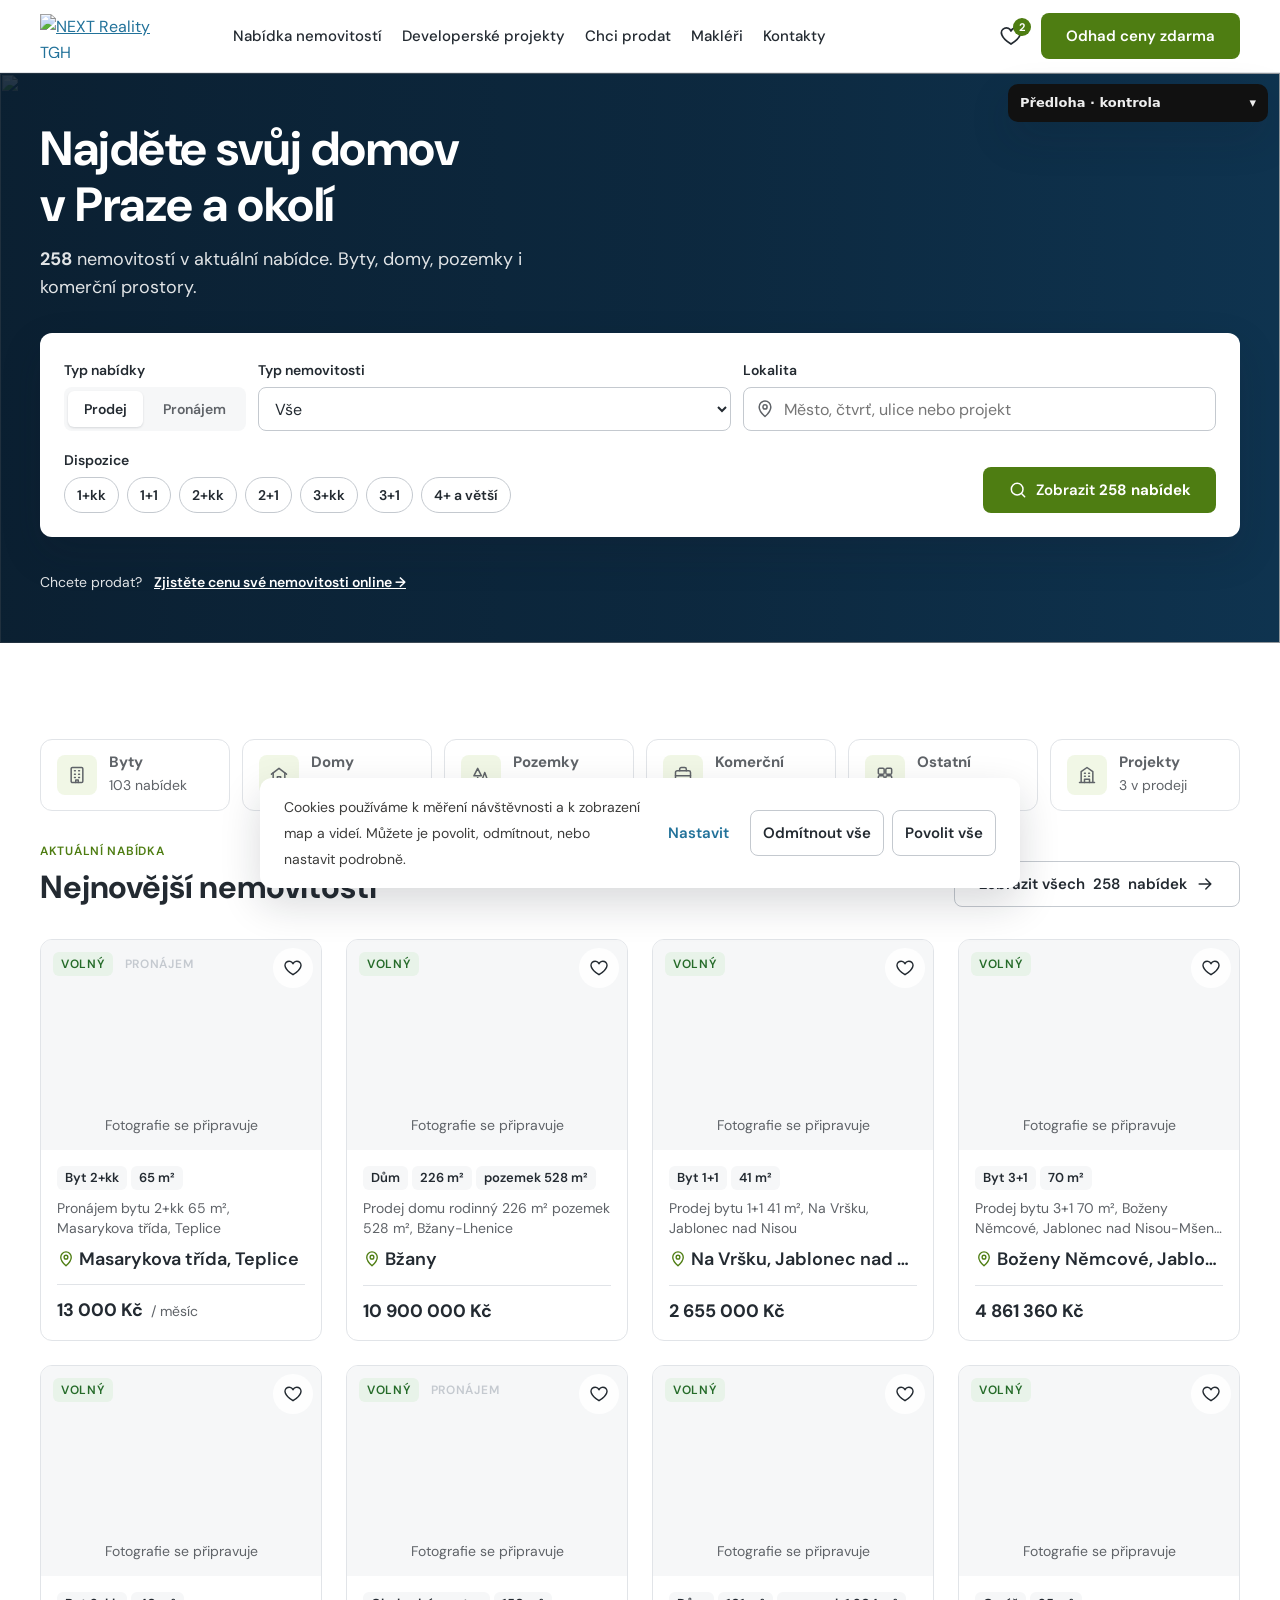
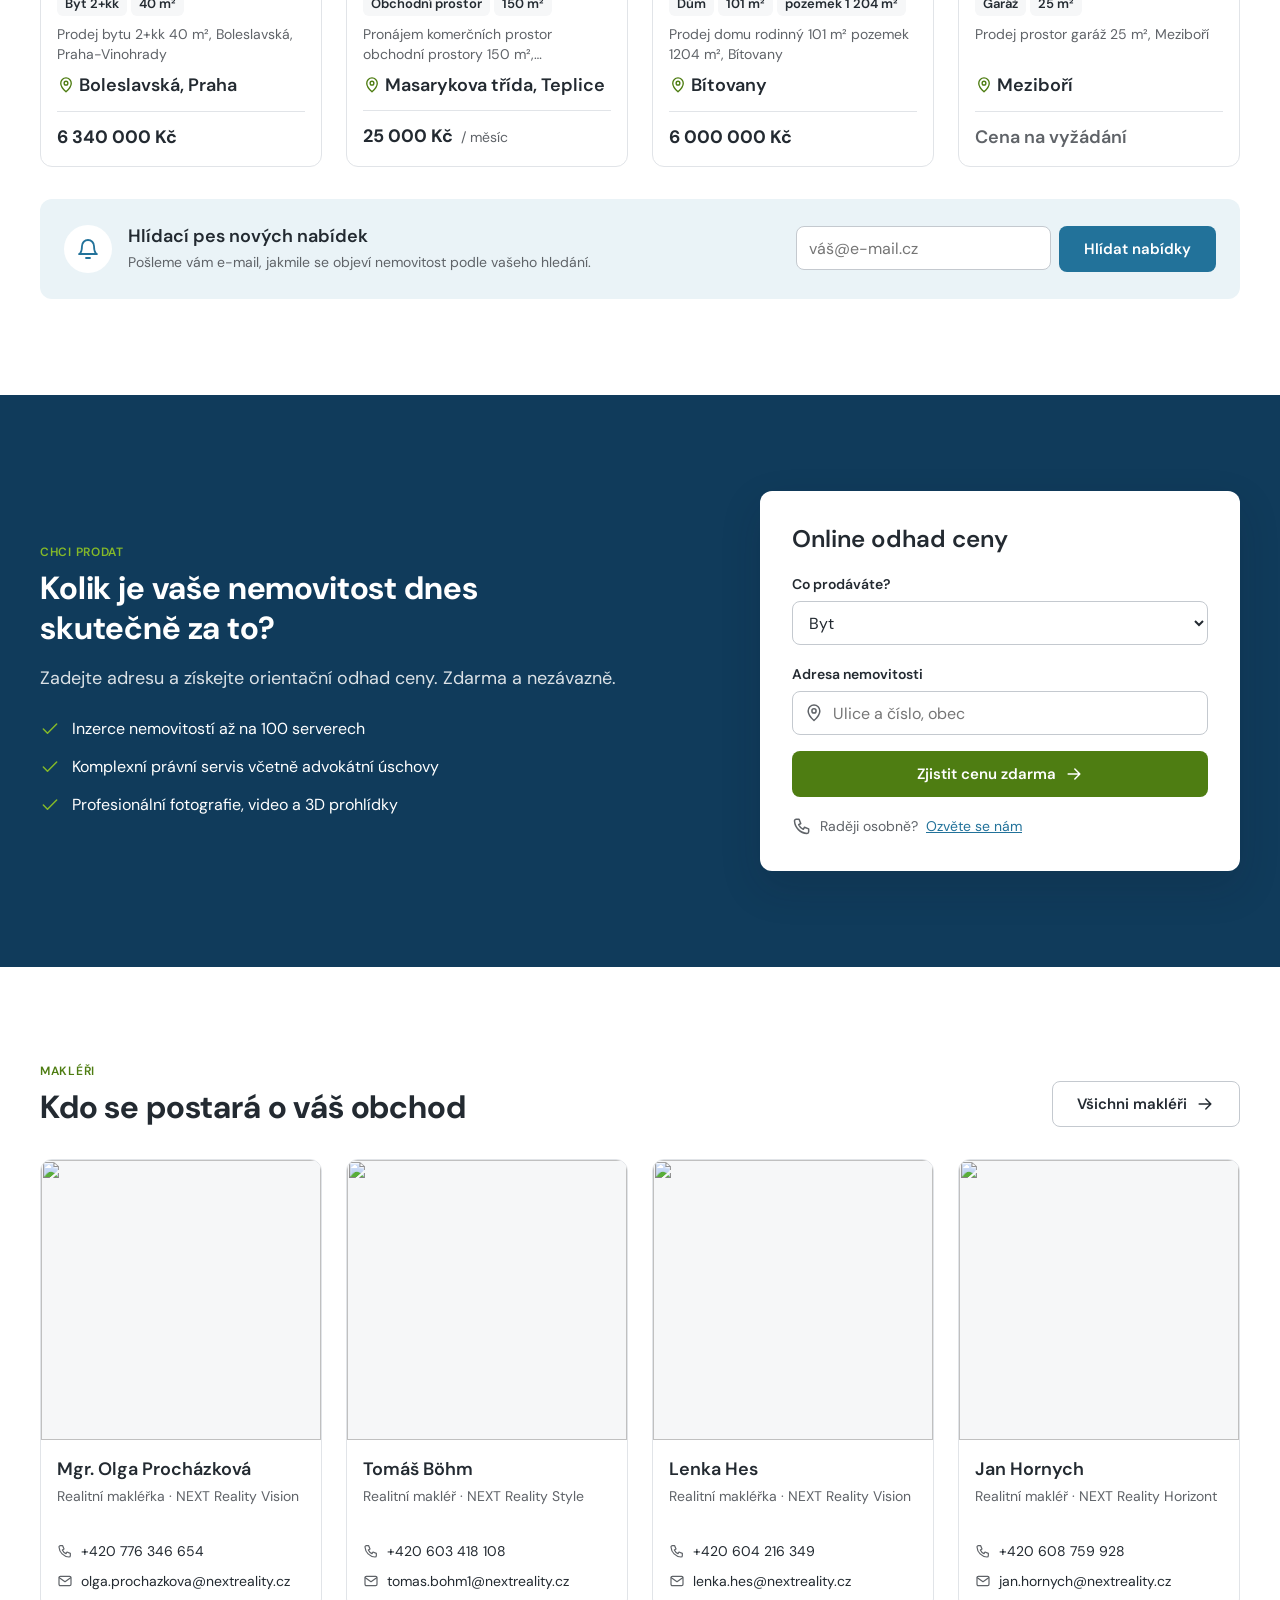
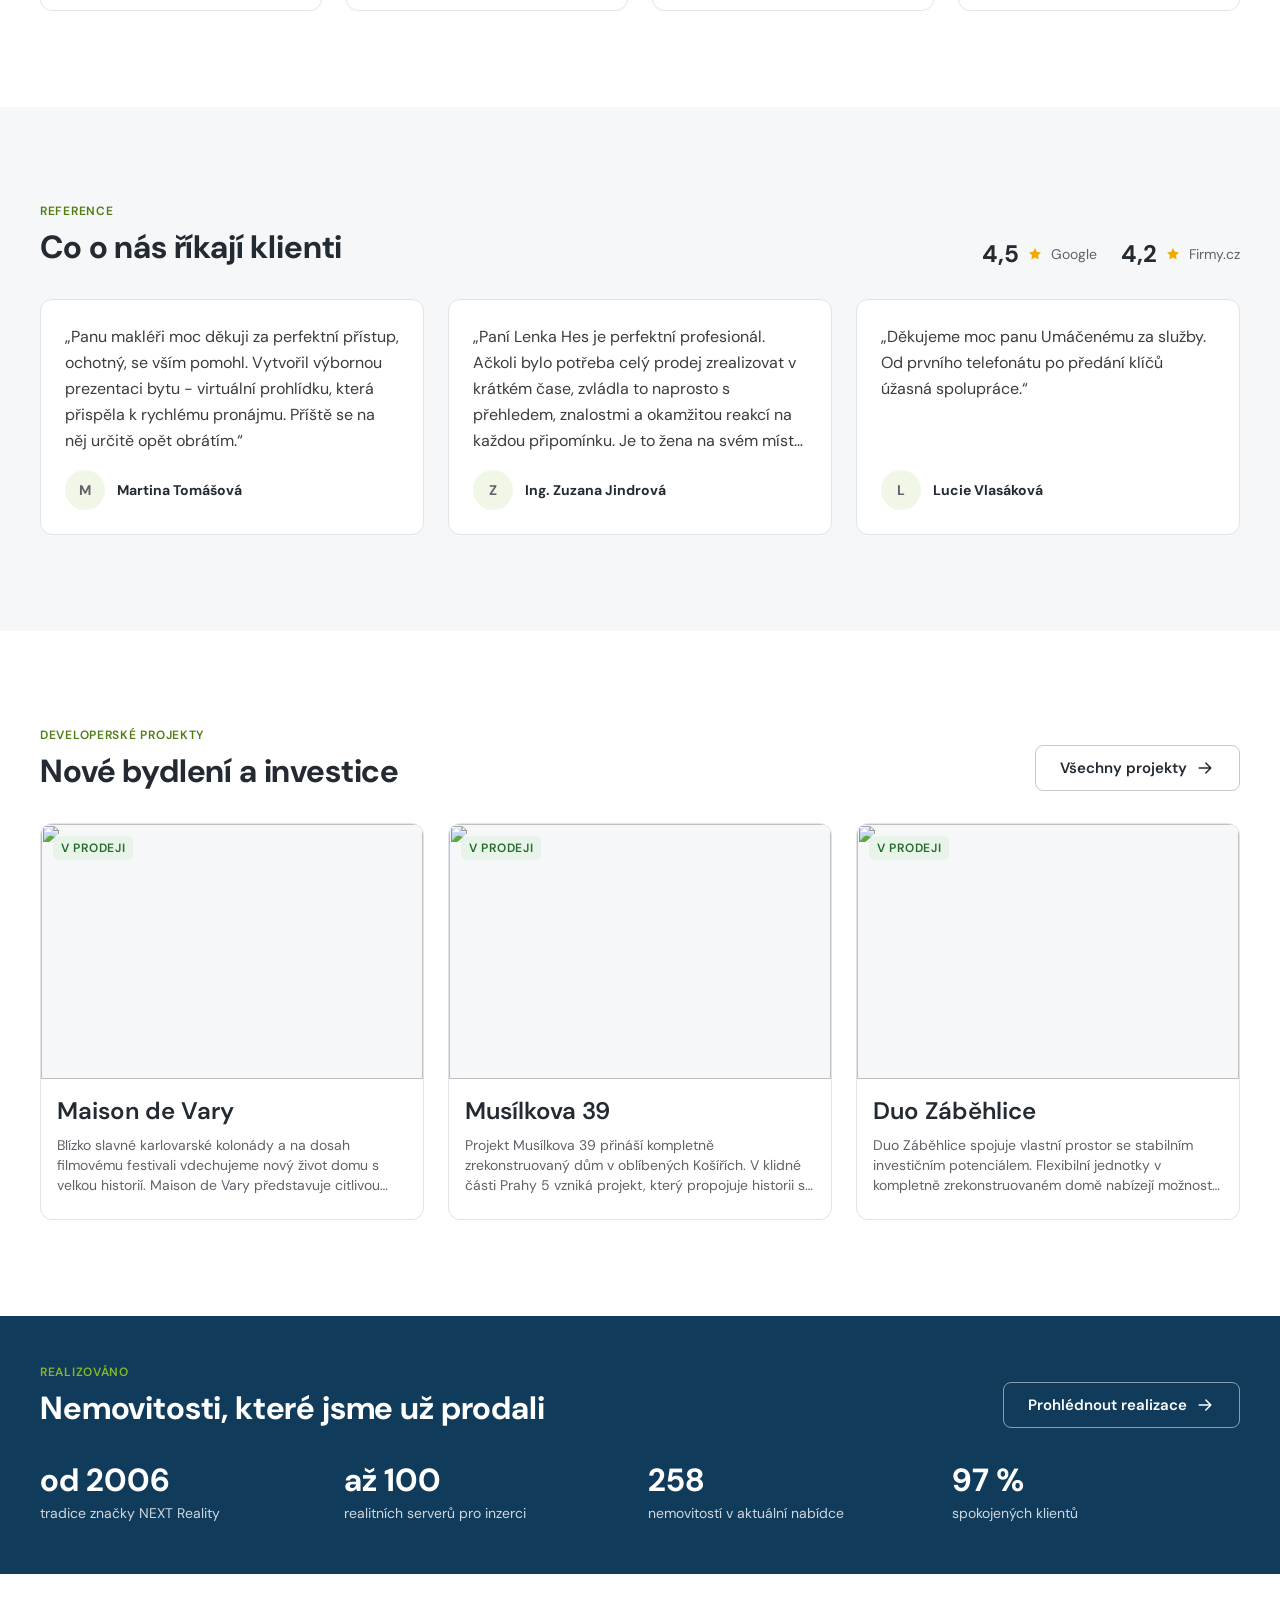
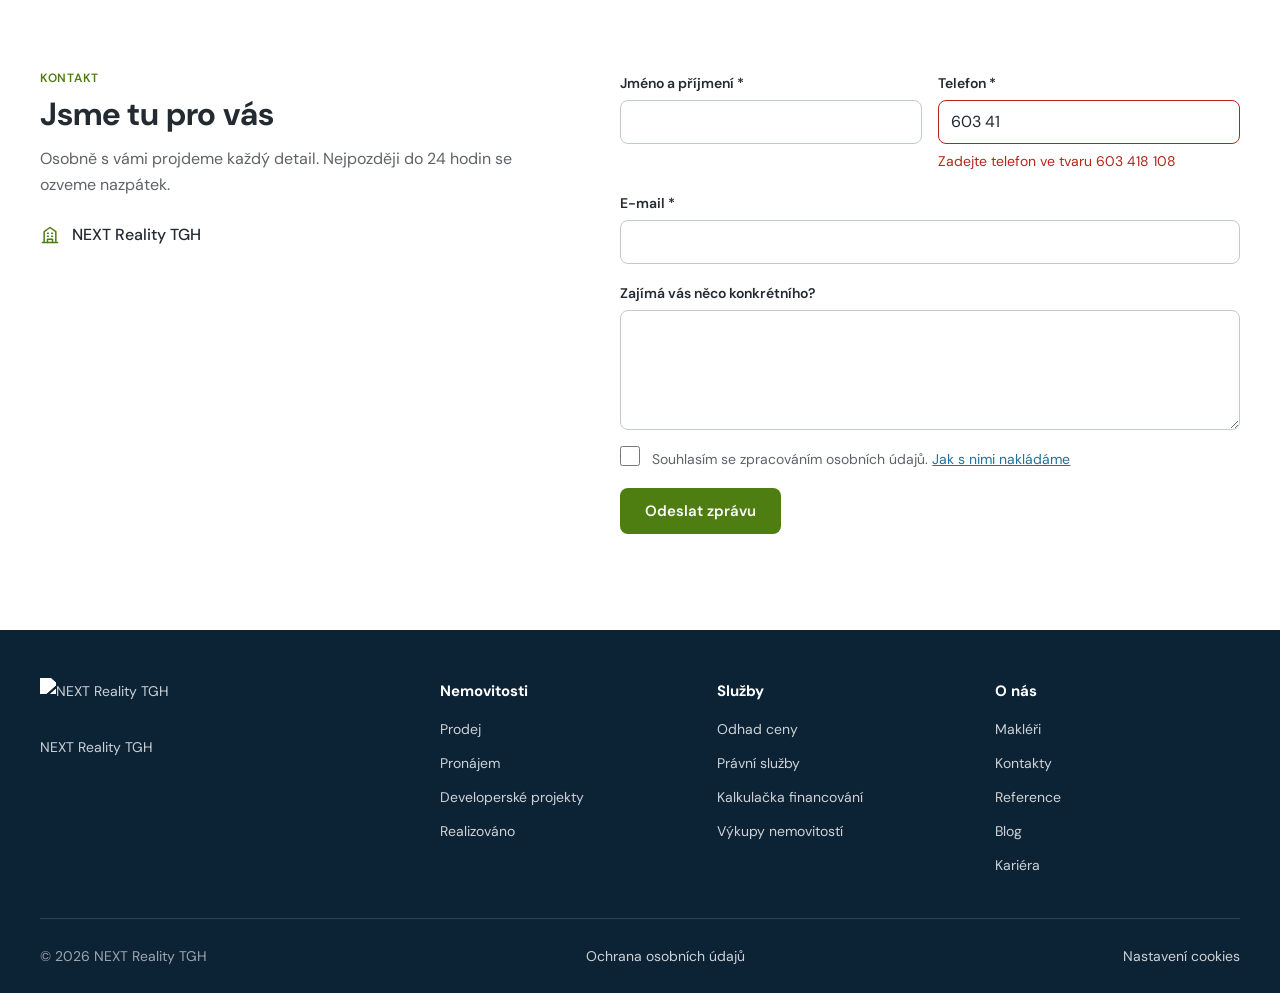
==== site/index.html @ 551886c8 "NEXT Reality – jednotny design system (HTML predloha) Faze 0–4: re-audit zivych webu, tokeny, homepa" ====
<!doctype html>
<html lang="cs" data-office="tgh">
<head>
<meta charset="utf-8">
<meta name="viewport" content="width=device-width, initial-scale=1">
<title>Reality a nemovitosti v Praze a okolí | NEXT Reality TGH</title>
<link rel="preconnect" href="https://fonts.googleapis.com">
<link rel="preconnect" href="https://fonts.gstatic.com" crossorigin>
<link href="https://fonts.googleapis.com/css2?family=DM+Sans:opsz,wght@9..40,400;9..40,500;9..40,600;9..40,700&display=swap" rel="stylesheet">
<link rel="stylesheet" href="tokens.css">
<link rel="stylesheet" href="components.css">
</head>
<body data-page="home">

<div id="site-header"></div>

<main>
  <!-- HERO: nabídka dřív než sebeprezentace – vyhledávání je součástí hero -->
  <section class="hero">
    <div class="hero__media"><img data-bind="hero" alt="" fetchpriority="high"></div>
    <div class="container hero__in">
      <div>
        <h1 class="t-hero">Najděte svůj domov <span data-bind="region"></span></h1>
        <p class="hero__lead t-lead"><b data-bind="total"></b> nemovitostí v aktuální nabídce. Byty, domy, pozemky i komerční prostory.</p>
      </div>

      <form class="search" id="search" role="search">
        <div class="search__row">
          <div class="field">
            <span class="field__label" id="lbl-deal">Typ nabídky</span>
            <div class="seg" role="group" aria-labelledby="lbl-deal">
              <button type="button" aria-pressed="true" data-deal="prodej">Prodej</button>
              <button type="button" aria-pressed="false" data-deal="pronajem">Pronájem</button>
            </div>
          </div>
          <div class="field">
            <label for="f-type">Typ nemovitosti</label>
            <select class="select" id="f-type">
              <option value="">Vše</option>
              <option value="byt">Byty</option>
              <option value="dum">Domy</option>
              <option value="komercni">Komerční</option>
              <option value="pozemek">Pozemky</option>
              <option value="ostatni">Ostatní</option>
            </select>
          </div>
          <div class="field suggest" id="suggest">
            <label for="f-loc">Lokalita</label>
            <div class="input-icon">
              <svg class="icon"><use href="#i-pin"/></svg>
              <input class="input" id="f-loc" placeholder="Město, čtvrť, ulice nebo projekt" autocomplete="off" role="combobox" aria-expanded="false" aria-controls="suggest-list">
            </div>
            <ul class="suggest__list" id="suggest-list" role="listbox"></ul>
          </div>
        </div>
        <div class="search__foot">
          <div class="field" id="disp-field">
            <span class="field__label" id="lbl-disp">Dispozice</span>
            <div class="chips" role="group" aria-labelledby="lbl-disp">
              <button type="button" class="chip" aria-pressed="false">1+kk</button>
              <button type="button" class="chip" aria-pressed="false">1+1</button>
              <button type="button" class="chip" aria-pressed="false">2+kk</button>
              <button type="button" class="chip" aria-pressed="false">2+1</button>
              <button type="button" class="chip" aria-pressed="false">3+kk</button>
              <button type="button" class="chip" aria-pressed="false">3+1</button>
              <button type="button" class="chip" aria-pressed="false">4+ a větší</button>
            </div>
          </div>
          <button class="btn btn--primary" id="search-btn" type="submit"><svg class="icon"><use href="#i-search"/></svg><span>Zobrazit <b id="live-count"></b></span></button>
        </div>
      </form>

      <p class="hero__seller">Chcete prodat? <a data-href="prodat.html#odhad">Zjistěte cenu své nemovitosti online →</a></p>
    </div>
  </section>

  <!-- NABÍDKA -->
  <section class="section" id="nabidka">
    <div class="container">
      <nav class="cats" aria-label="Kategorie" id="cats"></nav>
      <div class="section-head">
        <div>
          <span class="t-label eyebrow">Aktuální nabídka</span>
          <h2 class="t-h2">Nejnovější nemovitosti</h2>
        </div>
        <a class="btn btn--secondary" data-all href="vypis.html">Zobrazit všech <span data-bind="total"></span> nabídek <svg class="icon"><use href="#i-arrow"/></svg></a>
      </div>
      <div class="grid-cards" id="cards"></div>

      <div class="watchdog">
        <span class="watchdog__ico"><svg class="icon icon--lg"><use href="#i-bell"/></svg></span>
        <div>
          <h3 class="t-h3" style="font-size:var(--fs-card);line-height:var(--lh-card)">Hlídací pes nových nabídek</h3>
          <p>Pošleme vám e-mail, jakmile se objeví nemovitost podle vašeho hledání.</p>
        </div>
        <form onsubmit="event.preventDefault()">
          <label class="sr-only" for="wd-mail">E-mail</label>
          <input class="input" id="wd-mail" type="email" placeholder="váš@e-mail.cz">
          <button class="btn btn--alt">Hlídat nabídky</button>
        </form>
      </div>
    </div>
  </section>

  <!-- CHCI PRODAT – hlavní CTA pro prodávající -->
  <section class="section section--dark" id="prodat">
    <div class="container sell">
      <div>
        <span class="t-label eyebrow">Chci prodat</span>
        <h2 class="t-h2">Kolik je vaše nemovitost dnes skutečně&nbsp;za&nbsp;to?</h2>
        <p class="t-lead" style="margin-top:var(--s-4);color:rgba(255,255,255,.85);max-width:52ch">Zadejte adresu a získejte orientační odhad ceny. Zdarma a nezávazně.</p>
        <ul class="sell__list">
          <li><svg class="icon"><use href="#i-check"/></svg><span>Inzerce nemovitostí až na 100 serverech</span></li>
          <li><svg class="icon"><use href="#i-check"/></svg><span>Komplexní právní servis včetně advokátní úschovy</span></li>
          <li><svg class="icon"><use href="#i-check"/></svg><span>Profesionální fotografie, video a 3D prohlídky</span></li>
        </ul>
      </div>
      <form class="estimate" id="estimate">
        <h3 class="t-h3">Online odhad ceny</h3>
        <div class="field">
          <label for="e-type">Co prodáváte?</label>
          <select class="select" id="e-type"><option>Byt</option><option>Dům</option><option>Pozemek</option><option>Komerční prostor</option></select>
        </div>
        <div class="field">
          <label for="e-addr">Adresa nemovitosti</label>
          <div class="input-icon"><svg class="icon"><use href="#i-pin"/></svg><input class="input" id="e-addr" placeholder="Ulice a číslo, obec"></div>
        </div>
        <button class="btn btn--primary btn--block">Zjistit cenu zdarma <svg class="icon"><use href="#i-arrow"/></svg></button>
        <p class="estimate__note"><svg class="icon"><use href="#i-phone"/></svg> Raději osobně? <a href="#kontakt">Ozvěte se nám</a></p>
      </form>
    </div>
  </section>

  <!-- MAKLÉŘI -->
  <section class="section" id="makleri">
    <div class="container">
      <div class="section-head">
        <div>
          <span class="t-label eyebrow">Makléři</span>
          <h2 class="t-h2">Kdo se postará o váš obchod</h2>
        </div>
        <a class="btn btn--secondary" data-href="makleri.html">Všichni makléři <svg class="icon"><use href="#i-arrow"/></svg></a>
      </div>
      <div class="grid-agents" id="agents"></div>
    </div>
  </section>

  <!-- REFERENCE -->
  <section class="section section--tint" id="reference">
    <div class="container">
      <div class="section-head">
        <div>
          <span class="t-label eyebrow">Reference</span>
          <h2 class="t-h2">Co o nás říkají klienti</h2>
        </div>
        <div class="ratings" id="ratings"></div>
      </div>
      <div class="grid-refs" id="refs"></div>
    </div>
  </section>

  <!-- DEVELOPERSKÉ PROJEKTY -->
  <section class="section" id="projekty">
    <div class="container">
      <div class="section-head">
        <div>
          <span class="t-label eyebrow">Developerské projekty</span>
          <h2 class="t-h2">Nové bydlení a investice</h2>
        </div>
        <a class="btn btn--secondary" data-href="projekty.html">Všechny projekty <svg class="icon"><use href="#i-arrow"/></svg></a>
      </div>
      <div class="grid-projects" id="projects"></div>
    </div>
  </section>

  <!-- REALIZOVÁNO -->
  <section class="section section--dark" id="realizovano" style="padding-block:var(--s-12)">
    <div class="container" style="display:grid;gap:var(--s-8)">
      <div class="section-head" style="margin:0">
        <div>
          <span class="t-label eyebrow">Realizováno</span>
          <h2 class="t-h2">Nemovitosti, které jsme už prodali</h2>
        </div>
        <a class="btn btn--secondary btn--on-dark" data-href="vypis.html" data-q="&status=sold">Prohlédnout realizace <svg class="icon"><use href="#i-arrow"/></svg></a>
      </div>
      <div class="sold-strip" id="stats"></div>
    </div>
  </section>

  <!-- KONTAKT -->
  <section class="section" id="kontakt">
    <div class="container contact">
      <div>
        <span class="t-label eyebrow">Kontakt</span>
        <h2 class="t-h2">Jsme tu pro vás</h2>
        <p style="margin-top:var(--s-3);color:var(--text-muted)">Osobně s vámi projdeme každý detail. Nejpozději do 24 hodin se ozveme nazpátek.</p>
        <div class="contact__card" id="office-contact"></div>
      </div>
      <form class="form" onsubmit="event.preventDefault()">
        <div class="form__2">
          <div class="field"><label for="c-name">Jméno a příjmení *</label><input class="input" id="c-name" autocomplete="name"></div>
          <div class="field"><label for="c-tel">Telefon *</label><input class="input is-error" id="c-tel" type="tel" autocomplete="tel" value="603 41" aria-describedby="c-tel-err"><span class="field__error" id="c-tel-err">Zadejte telefon ve tvaru 603 418 108</span></div>
        </div>
        <div class="field"><label for="c-mail">E-mail *</label><input class="input" id="c-mail" type="email" autocomplete="email"></div>
        <div class="field"><label for="c-msg">Zajímá vás něco konkrétního?</label><textarea class="input" id="c-msg"></textarea></div>
        <label class="check"><input type="checkbox"> <span>Souhlasím se zpracováním osobních údajů. <a href="#">Jak s nimi nakládáme</a></span></label>
        <div><button class="btn btn--primary">Odeslat zprávu</button></div>
      </form>
    </div>
  </section>
</main>

<div id="site-footer"></div>


<script src="data.js"></script>
<script src="data/tgh-listings.js"></script>
<script src="data/stars-listings.js"></script>
<script src="core.js"></script>
<script src="home.js"></script>
</body>
</html>
---- site/tokens.css ----
/* ==========================================================================
   NEXT Reality – design tokeny (předloha pro vývoj)
   Pravidlo: základní jednotka je pevných 16 px a NEMĚNÍ se s šířkou okna.
   Velikosti se mění jen na breakpointech 768 a 1280 px, nikdy plynule.
   Kancelář mění jen proměnné v bloku [data-office]. Layout se nemění nikdy.
   ========================================================================== */

:root {
  /* --- Brand NEXT (shodné pro všechny kanceláře – ověřeno na TGH, Stars, Dynamic 10/2026) --- */
  --brand-green: #85b929;        /* originál – jen dekor, ikony, plochy; s bílým textem NEsplňuje WCAG (2,3:1) */
  --brand-blue: #3187aa;         /* originál – jen dekor; s bílým textem 4,0:1 = pod AA */
  --brand-navy: #103b5b;

  /* --- Akcenty pro kancelář (přepisují se v [data-office]) --- */
  --accent: #4e7d12;             /* primární tlačítko, bílý text 4,9:1 ✓ AA */
  --accent-hover: #3f6610;
  --accent-soft: #f1f7e6;        /* podklad štítků, zvýraznění */
  --accent-deco: var(--brand-green);
  --accent-2: #22729a;           /* doplňková – odkazy, sekundární akce, bílý text 5,3:1 ✓ */
  --accent-2-hover: #1b5d7e;
  --accent-2-soft: #eaf3f7;

  /* --- Neutrály --- */
  --ink: #232a31;                /* nadpisy */
  --text: #3c3c3b;               /* běžný text (z TGH), 11,0:1 */
  --text-muted: #5f6368;         /* popisky, 6,1:1 */
  --line: #e1e4e8;
  --line-strong: #c4c9cf;
  --surface: #ffffff;
  --surface-2: #f6f7f8;
  --surface-dark: var(--brand-navy);

  /* --- Stavy nabídky --- */
  --st-free: #256b29;   --st-free-bg: #e8f3e9;
  --st-reserved: #8a5a00; --st-reserved-bg: #fff3d6;
  --st-sold: #5f6368;   --st-sold-bg: #eceef0;
  --st-top: #ffffff;    --st-top-bg: var(--brand-navy);
  --st-last: #9b2c2c;   --st-last-bg: #fdecec;
  --danger: #b3261e;
  --focus: #1a73e8;

  /* --- Typografie --- */
  --font: "DM Sans", system-ui, -apple-system, "Segoe UI", Roboto, sans-serif;

  /* mobil (<768) – výchozí, mobile first */
  --fs-hero: 32px;  --lh-hero: 38px;
  --fs-h1: 28px;    --lh-h1: 34px;
  --fs-h2: 24px;    --lh-h2: 30px;
  --fs-h3: 20px;    --lh-h3: 26px;
  --fs-card: 17px;  --lh-card: 24px;
  --fs-lead: 17px;  --lh-lead: 26px;
  --fs-body: 16px;  --lh-body: 25px;
  --fs-small: 14px; --lh-small: 20px;
  --fs-label: 12px; --lh-label: 16px; --ls-label: .06em;
  --fs-btn: 15px;

  /* --- Odsazení: výhradně tato škála (20 a 40 doplněny kvůli okrajům stránky) --- */
  --s-1: 4px;  --s-2: 8px;  --s-3: 12px; --s-4: 16px; --s-5: 20px;
  --s-6: 24px; --s-8: 32px; --s-10: 40px; --s-12: 48px; --s-16: 64px; --s-24: 96px;

  /* --- Layout --- */
  --content-max: 1280px;
  --text-max: 720px;
  --gutter: 20px;
  --gap: 16px;
  --section-y: 56px;
  --header-h: 64px;

  /* --- Komponenty --- */
  --btn-h: 48px;
  --input-h: 48px;
  --r-btn: 8px;
  --r-card: 12px;
  --r-input: 8px;
  --r-pill: 999px;
  --icon: 20px;
  --icon-lg: 24px;

  /* --- Stíny --- */
  --sh-1: 0 1px 2px rgba(16, 24, 40, .06), 0 1px 3px rgba(16, 24, 40, .08);
  --sh-2: 0 4px 12px rgba(16, 24, 40, .08), 0 2px 4px rgba(16, 24, 40, .04);
  --sh-3: 0 16px 40px rgba(16, 24, 40, .16);

  --ease: cubic-bezier(.2, .7, .3, 1);
}

/* tablet 768–1279 – v zadání chyběl, doplněno */
@media (min-width: 768px) {
  :root {
    --fs-hero: 40px;  --lh-hero: 48px;
    --fs-h1: 34px;    --lh-h1: 42px;
    --fs-h2: 28px;    --lh-h2: 36px;
    --fs-h3: 22px;    --lh-h3: 30px;
    --fs-card: 18px;  --lh-card: 26px;
    --fs-lead: 18px;  --lh-lead: 28px;
    --fs-body: 16px;  --lh-body: 26px;
    --gutter: 32px;
    --gap: 24px;
    --section-y: 72px;
    --header-h: 72px;
    --btn-h: 44px;
    --input-h: 44px;
  }
}

/* desktop ≥1280 */
@media (min-width: 1280px) {
  :root {
    --fs-hero: 48px;  --lh-hero: 56px;   /* strop – H1 nikdy nad 48 px */
    --fs-h1: 40px;    --lh-h1: 48px;
    --fs-h2: 32px;    --lh-h2: 40px;
    --fs-h3: 24px;    --lh-h3: 32px;
    --gutter: 40px;
    --section-y: 96px;
  }
}

/* ==========================================================================
   Kanceláře – mění se JEN tyto hodnoty. Logo, fotka a kontakty jdou z CRM.
   Všechny současné kanceláře mají stejné brand barvy NEXT; varianta "test"
   slouží jen k důkazu, že přebarvení nesahá do layoutu.
   ========================================================================== */
[data-office="tgh"],
[data-office="stars"] { /* brand NEXT – výchozí hodnoty z :root */ }

[data-office="test"] {
  --accent: #8c2f39;  --accent-hover: #72252e;  --accent-soft: #f8ecee;  --accent-deco: #c2505c;
  --accent-2: #2f4b7c; --accent-2-hover: #243b62; --accent-2-soft: #edf1f8;
  --surface-dark: #2b2230;
}
---- site/components.css ----
/* ==========================================================================
   NEXT Reality – komponenty (předloha). Hodnoty výhradně z tokens.css.
   ========================================================================== */

*, *::before, *::after { box-sizing: border-box; }
html { font-size: 100%; -webkit-text-size-adjust: 100%; } /* 16 px, nikdy se neškáluje */
body {
  margin: 0; font-family: var(--font); font-size: var(--fs-body); line-height: var(--lh-body);
  color: var(--text); background: var(--surface); -webkit-font-smoothing: antialiased;
}
img { display: block; max-width: 100%; }
a { color: var(--accent-2); }
h1, h2, h3, h4, p { margin: 0; }
button, input, select { font: inherit; color: inherit; }
:focus-visible { outline: 3px solid var(--focus); outline-offset: 2px; border-radius: 4px; }
[hidden] { display: none !important; } /* atribut hidden vždy vyhrává nad display komponent */
.sr-only { position: absolute; width: 1px; height: 1px; overflow: hidden; clip: rect(0 0 0 0); white-space: nowrap; }

.icon { width: var(--icon); height: var(--icon); flex: none; stroke: currentColor; fill: none; stroke-width: 1.8; stroke-linecap: round; stroke-linejoin: round; }
.icon--lg { width: var(--icon-lg); height: var(--icon-lg); }

/* --- Layout --------------------------------------------------------------- */
.container { width: 100%; max-width: calc(var(--content-max) + 2 * var(--gutter)); margin-inline: auto; padding-inline: var(--gutter); }
.section { padding-block: var(--section-y); }
.section--tint { background: var(--surface-2); }
.section--dark { background: var(--surface-dark); color: #fff; }
.section-head { display: flex; align-items: end; justify-content: space-between; gap: var(--s-4); margin-bottom: var(--s-8); flex-wrap: wrap; }
.section-head p { max-width: var(--text-max); color: var(--text-muted); margin-top: var(--s-2); }
.section--dark .section-head p { color: rgba(255,255,255,.8); }

/* --- Typografie ----------------------------------------------------------- */
.t-hero { font-size: var(--fs-hero); line-height: var(--lh-hero); font-weight: 700; letter-spacing: -.01em; color: var(--ink); }
.t-h1 { font-size: var(--fs-h1); line-height: var(--lh-h1); font-weight: 700; color: var(--ink); }
.t-h2 { font-size: var(--fs-h2); line-height: var(--lh-h2); font-weight: 700; color: var(--ink); letter-spacing: -.005em; }
.t-h3 { font-size: var(--fs-h3); line-height: var(--lh-h3); font-weight: 600; color: var(--ink); }
.t-lead { font-size: var(--fs-lead); line-height: var(--lh-lead); }
.t-small { font-size: var(--fs-small); line-height: var(--lh-small); }
.t-label { font-size: var(--fs-label); line-height: var(--lh-label); letter-spacing: var(--ls-label); text-transform: uppercase; font-weight: 600; }
.section--dark :is(.t-h2,.t-h3) { color: #fff; }
.eyebrow { color: var(--accent); display: block; margin-bottom: var(--s-2); }
.section--dark .eyebrow { color: var(--accent-deco); }

/* --- Tlačítka: 3 úrovně --------------------------------------------------- */
.btn {
  display: inline-flex; align-items: center; justify-content: center; gap: var(--s-2);
  min-height: var(--btn-h); padding: var(--s-3) var(--s-6); border-radius: var(--r-btn);
  font-size: var(--fs-btn); font-weight: 600; line-height: 20px; text-decoration: none; white-space: nowrap;
  border: 1.5px solid transparent; cursor: pointer; transition: background .15s, border-color .15s, color .15s;
}
.btn--primary { background: var(--accent); color: #fff; }
.btn--primary:hover { background: var(--accent-hover); }
.btn--alt { background: var(--accent-2); color: #fff; }
.btn--alt:hover { background: var(--accent-2-hover); }
.btn--secondary { background: var(--surface); color: var(--ink); border-color: var(--line-strong); }
.btn--secondary:hover { border-color: var(--ink); }
.btn--ghost { background: transparent; color: var(--accent-2); padding-inline: var(--s-2); }
.btn--ghost:hover { color: var(--accent-2-hover); text-decoration: underline; }
.btn--on-dark.btn--secondary { background: transparent; color: #fff; border-color: rgba(255,255,255,.5); }
.btn--on-dark.btn--secondary:hover { border-color: #fff; }
.btn[disabled], .btn.is-disabled { opacity: .45; pointer-events: none; }
.btn.is-loading { color: transparent; position: relative; pointer-events: none; }
.btn.is-loading::after { content: ""; position: absolute; width: 18px; height: 18px; border: 2px solid #fff; border-right-color: transparent; border-radius: 50%; animation: spin .7s linear infinite; }
@keyframes spin { to { transform: rotate(360deg); } }
.btn--block { width: 100%; }

/* --- Hlavička ------------------------------------------------------------- */
.header { position: sticky; top: 0; z-index: 50; background: rgba(255,255,255,.96); backdrop-filter: blur(8px); border-bottom: 1px solid var(--line); }
.header__in { display: flex; align-items: center; gap: var(--s-6); height: var(--header-h); }
.logo { display: flex; align-items: center; flex: none; }
.logo img { height: 40px; width: auto; }
.nav { display: none; gap: var(--s-1); margin-left: var(--s-4); }
.nav a { white-space: nowrap; font-size: 15px; line-height: 40px; padding-inline: var(--s-2); color: var(--ink); text-decoration: none; border-radius: var(--r-btn); font-weight: 500; }
.nav a:hover { background: var(--surface-2); }
.nav a[aria-current] { color: var(--accent); }
.header__actions { margin-left: auto; display: flex; align-items: center; gap: var(--s-2); }
.icon-btn { position: relative; display: inline-grid; place-items: center; width: 44px; height: 44px; border-radius: var(--r-btn); color: var(--ink); background: none; border: 0; cursor: pointer; text-decoration: none; }
.icon-btn:hover { background: var(--surface-2); }
.icon-btn .count { position: absolute; top: 4px; right: 2px; min-width: 18px; height: 18px; padding-inline: 5px; border-radius: var(--r-pill); background: var(--accent); color: #fff; font-size: 11px; line-height: 18px; font-weight: 700; text-align: center; }
.header .btn--primary { display: none; }
@media (min-width: 1280px) {
  .nav { display: flex; }
  .nav__opt { display: none; }
  .header .btn--primary { display: inline-flex; }
  .menu-toggle { display: none; }
}
@media (min-width: 768px) { .logo img { height: 44px; } }

/* --- Hero s vyhledáváním -------------------------------------------------- */
.hero { position: relative; background: var(--surface-dark); color: #fff; overflow: hidden; }
.hero__media { position: absolute; inset: 0; }
.hero__media img { width: 100%; height: 100%; object-fit: cover; }
.hero__media::after { content: ""; position: absolute; inset: 0; background: linear-gradient(90deg, rgba(10,28,44,.88) 0%, rgba(10,28,44,.6) 55%, rgba(10,28,44,.25) 100%); }
.hero__in { position: relative; padding-block: var(--s-8) var(--s-8); display: grid; gap: var(--s-6); }
.hero .t-hero { color: #fff; max-width: 20ch; text-wrap: balance; }
.hero__lead { color: rgba(255,255,255,.88); max-width: 46ch; margin-top: var(--s-3); }
.hero__seller { display: flex; align-items: center; gap: var(--s-3); flex-wrap: wrap; font-size: var(--fs-small); color: rgba(255,255,255,.88); }
.hero__seller a { color: #fff; font-weight: 600; }
@media (min-width: 1280px) {
  .hero__in { padding-block: var(--s-12); gap: var(--s-8); }
}

/* Vyhledávací panel */
.search { background: var(--surface); color: var(--text); border-radius: var(--r-card); box-shadow: var(--sh-3); padding: var(--s-4); display: grid; gap: var(--s-4); }
.search__row { display: grid; gap: var(--s-3); }
.seg { display: inline-flex; background: var(--surface-2); border-radius: var(--r-btn); padding: var(--s-1); gap: var(--s-1); }
.seg button { border: 0; background: none; padding: 0 var(--s-4); height: 36px; border-radius: 6px; font-size: var(--fs-small); font-weight: 600; cursor: pointer; color: var(--text-muted); }
.seg button[aria-pressed="true"] { background: var(--surface); color: var(--ink); box-shadow: var(--sh-1); }
.field { display: grid; gap: var(--s-1); align-content: start; }
.field > label, .field__label { font-size: var(--fs-small); font-weight: 600; color: var(--ink); }
.input, .select {
  width: 100%; height: var(--input-h); border: 1.5px solid var(--line-strong); border-radius: var(--r-input);
  padding-inline: var(--s-3); font-size: 16px; background: var(--surface); color: var(--ink);
}
.input:hover, .select:hover { border-color: var(--text-muted); }
.input:focus, .select:focus { outline: none; border-color: var(--accent-2); box-shadow: 0 0 0 3px var(--accent-2-soft); }
.input.is-error { border-color: var(--danger); }
.field__error { font-size: var(--fs-small); color: var(--danger); }
.input-icon { position: relative; }
.input-icon .icon { position: absolute; left: var(--s-3); top: 50%; transform: translateY(-50%); color: var(--text-muted); pointer-events: none; }
.input-icon .input { padding-left: 40px; }

/* Našeptávač lokality */
.suggest { position: relative; }
.suggest__list { position: absolute; z-index: 20; left: 0; right: 0; top: calc(100% + var(--s-1)); background: var(--surface); border: 1px solid var(--line); border-radius: var(--r-input); box-shadow: var(--sh-2); padding: var(--s-1); margin: 0; list-style: none; display: none; }
.suggest.is-open .suggest__list { display: block; }
.suggest__list li { display: flex; align-items: center; gap: var(--s-3); padding: var(--s-2) var(--s-3); border-radius: 6px; cursor: pointer; font-size: 15px; color: var(--ink); }
.suggest__list li:hover, .suggest__list li[aria-selected="true"] { background: var(--surface-2); }
.suggest__list small { margin-left: auto; color: var(--text-muted); font-size: var(--fs-small); }
.suggest__list mark { background: none; font-weight: 700; color: inherit; }

/* Chipy – dispozice, rychlé volby */
.chips { display: flex; flex-wrap: wrap; gap: var(--s-2); }
.chip { height: 36px; padding-inline: var(--s-3); border: 1.5px solid var(--line-strong); background: var(--surface); border-radius: var(--r-pill); font-size: var(--fs-small); font-weight: 600; color: var(--ink); cursor: pointer; }
.chip:hover { border-color: var(--ink); }
.chip[aria-pressed="true"] { background: var(--ink); border-color: var(--ink); color: #fff; }
@media (min-width: 768px) {
  .search { padding: var(--s-6); }
  .search__row { grid-template-columns: auto 1fr 1fr; align-items: end; }
  .search__foot { display: flex; align-items: end; gap: var(--s-6); justify-content: space-between; }
}

/* --- Kategorie s počty ---------------------------------------------------- */
.cats { display: grid; grid-template-columns: repeat(2, 1fr); gap: var(--s-3); margin-bottom: var(--s-8); }
.cat { display: flex; align-items: center; gap: var(--s-3); padding: var(--s-3) var(--s-4); border: 1px solid var(--line); border-radius: var(--r-card); text-decoration: none; color: var(--ink); background: var(--surface); transition: border-color .15s, box-shadow .15s; }
.cat:hover { border-color: var(--accent); box-shadow: var(--sh-1); }
.cat__ico { display: grid; place-items: center; width: 40px; height: 40px; border-radius: var(--r-btn); background: var(--accent-soft); color: var(--accent); flex: none; }
.cat b { display: block; font-size: 15px; line-height: 20px; }
.cat span { font-size: var(--fs-small); color: var(--text-muted); }
@media (min-width: 768px) { .cats { grid-template-columns: repeat(3, 1fr); } }
@media (min-width: 1280px) { .cats { grid-template-columns: repeat(6, 1fr); } }

/* --- Karta nemovitosti ---------------------------------------------------
   Pevné pozice: foto 4:3 → štítky parametrů → titulek (max 2 ř.) → lokalita → cena.
   Výška karty je v řadě vždy stejná bez ohledu na délku názvu.             */
.grid-cards { display: grid; gap: var(--gap); grid-template-columns: 1fr; }
@media (min-width: 600px) { .grid-cards { grid-template-columns: repeat(2, 1fr); } }
@media (min-width: 1024px) { .grid-cards { grid-template-columns: repeat(3, 1fr); } }
@media (min-width: 1280px) { .grid-cards { grid-template-columns: repeat(4, 1fr); } }

.pcard { position: relative; display: flex; flex-direction: column; background: var(--surface); border: 1px solid var(--line); border-radius: var(--r-card); overflow: hidden; transition: box-shadow .2s var(--ease), transform .2s var(--ease); }
.pcard:hover { box-shadow: var(--sh-2); transform: translateY(-2px); }
.pcard:focus-within { box-shadow: 0 0 0 3px var(--focus); }
.pcard__media { position: relative; aspect-ratio: 4 / 3; background: var(--surface-2); overflow: hidden; }
.pcard__media img { width: 100%; height: 100%; object-fit: cover; transition: transform .4s var(--ease); }
.pcard:hover .pcard__media img { transform: scale(1.03); }
.pcard__media.is-empty { display: grid; place-items: center; color: var(--line-strong); }
.pcard__media.is-empty::after { content: "Fotografie se připravuje"; position: absolute; bottom: var(--s-3); font-size: var(--fs-small); color: var(--text-muted); }
.pcard__badges { position: absolute; top: var(--s-3); left: var(--s-3); display: flex; gap: var(--s-1); flex-wrap: wrap; }
.badge { display: inline-flex; align-items: center; height: 24px; padding-inline: var(--s-2); border-radius: 6px; font-size: var(--fs-label); line-height: var(--lh-label); letter-spacing: var(--ls-label); text-transform: uppercase; font-weight: 600; }
.badge--free { background: var(--st-free-bg); color: var(--st-free); }
.badge--reserved { background: var(--st-reserved-bg); color: var(--st-reserved); }
.badge--sold { background: var(--st-sold-bg); color: var(--st-sold); }
.badge--top { background: var(--st-top-bg); color: var(--st-top); }
.badge--last { background: var(--st-last-bg); color: var(--st-last); }
.badge--drop { background: var(--danger); color: #fff; }
.pcard__fav { position: absolute; top: var(--s-2); right: var(--s-2); z-index: 2; width: 40px; height: 40px; border-radius: 50%; border: 0; background: rgba(255,255,255,.92); display: grid; place-items: center; cursor: pointer; color: var(--ink); }
.pcard__fav[aria-pressed="true"] { color: #d93838; }
.pcard__fav[aria-pressed="true"] .icon { fill: currentColor; }
.pcard__count { position: absolute; right: var(--s-2); bottom: var(--s-2); display: inline-flex; gap: var(--s-1); align-items: center; height: 24px; padding-inline: var(--s-2); border-radius: 6px; background: rgba(0,0,0,.6); color: #fff; font-size: var(--fs-label); font-weight: 600; }
.pcard__count .icon { width: 14px; height: 14px; }
.pcard__body { display: grid; grid-template-rows: auto calc(2 * var(--lh-small)) auto auto; gap: var(--s-2); padding: var(--s-4); flex: 1; }
.pcard__params { display: flex; gap: var(--s-1); flex-wrap: nowrap; overflow: hidden; }
.param { display: inline-flex; align-items: center; height: 24px; padding-inline: var(--s-2); border-radius: 6px; background: var(--surface-2); color: var(--ink); font-size: 13px; font-weight: 600; white-space: nowrap; }
.pcard__title { font-size: var(--fs-small); line-height: var(--lh-small); color: var(--text-muted); font-weight: 400; display: -webkit-box; -webkit-line-clamp: 2; -webkit-box-orient: vertical; overflow: hidden; }
.pcard__title a { color: inherit; text-decoration: none; }
.pcard__title a::after { content: ""; position: absolute; inset: 0; z-index: 1; } /* celá karta klikací */
.pcard__loc { display: flex; align-items: center; gap: var(--s-1); font-size: var(--fs-card); line-height: var(--lh-card); font-weight: 600; color: var(--ink); white-space: nowrap; overflow: hidden; text-overflow: ellipsis; }
.pcard__loc span { overflow: hidden; text-overflow: ellipsis; }
.pcard__loc .icon { color: var(--accent); width: 18px; height: 18px; }
.pcard__price { display: flex; align-items: baseline; gap: var(--s-2); margin-top: var(--s-1); padding-top: var(--s-3); border-top: 1px solid var(--line); font-size: var(--fs-card); line-height: var(--lh-card); font-weight: 700; color: var(--ink); }
.pcard__price small { font-size: var(--fs-small); font-weight: 400; color: var(--text-muted); }
.pcard__price s { font-size: var(--fs-small); font-weight: 400; color: var(--text-muted); }
.pcard__price.is-request { color: var(--text-muted); font-weight: 600; }
.pcard.is-sold .pcard__media img { filter: grayscale(.85); opacity: .8; }
/* načítání */
.pcard.is-loading .pcard__media, .pcard.is-loading .skel { background: linear-gradient(90deg, var(--surface-2) 0%, #eceef1 50%, var(--surface-2) 100%); background-size: 200% 100%; animation: shimmer 1.2s infinite; }
.skel { display: block; height: 14px; border-radius: 4px; }
@keyframes shimmer { to { background-position: -200% 0; } }

/* --- Hlídací pes ---------------------------------------------------------- */
.watchdog { display: grid; gap: var(--s-4); align-items: center; margin-top: var(--s-8); padding: var(--s-6); border-radius: var(--r-card); background: var(--accent-2-soft); }
.watchdog__ico { display: grid; place-items: center; width: 48px; height: 48px; border-radius: 50%; background: var(--surface); color: var(--accent-2); }
.watchdog p { color: var(--text-muted); font-size: var(--fs-small); }
.watchdog form { display: flex; gap: var(--s-2); flex-wrap: wrap; }
.watchdog .input { flex: 1 1 220px; }
@media (min-width: 1024px) { .watchdog { grid-template-columns: auto 1fr minmax(420px, auto); } }

/* --- Blok Chci prodat ----------------------------------------------------- */
.sell { display: grid; gap: var(--s-8); align-items: center; }
.sell__list { list-style: none; padding: 0; margin: var(--s-6) 0 0; display: grid; gap: var(--s-3); }
.sell__list li { display: flex; gap: var(--s-3); align-items: start; }
.sell__list .icon { color: var(--accent-deco); margin-top: 3px; }
.estimate { background: var(--surface); color: var(--text); border-radius: var(--r-card); padding: var(--s-6); box-shadow: var(--sh-3); display: grid; gap: var(--s-4); }
.estimate .t-h3 { color: var(--ink); }
.estimate__note { font-size: var(--fs-small); color: var(--text-muted); display: flex; gap: var(--s-2); align-items: center; }
@media (min-width: 1024px) { .sell { grid-template-columns: 1fr 480px; gap: var(--s-16); } .estimate { padding: var(--s-8); } }

/* --- Karta makléře -------------------------------------------------------- */
.grid-agents { display: grid; gap: var(--gap); grid-template-columns: repeat(2, 1fr); }
@media (min-width: 1024px) { .grid-agents { grid-template-columns: repeat(4, 1fr); } }
.agent { position: relative; display: flex; flex-direction: column; border: 1px solid var(--line); border-radius: var(--r-card); overflow: hidden; background: var(--surface); }
.agent__photo { aspect-ratio: 1 / 1; background: var(--surface-2); overflow: hidden; }
.agent__photo img { width: 100%; height: 100%; object-fit: cover; object-position: top; }
.agent__body { padding: var(--s-4); display: grid; gap: var(--s-1); flex: 1; }
.agent__role { color: var(--text-muted); font-size: var(--fs-small); line-height: var(--lh-small); display: -webkit-box; -webkit-line-clamp: 2; -webkit-box-orient: vertical; overflow: hidden; min-height: calc(2 * var(--lh-small)); }
.agent__name { font-size: var(--fs-card); line-height: var(--lh-card); font-weight: 600; color: var(--ink); }
.agent__name a { color: inherit; text-decoration: none; }
.agent__contact { display: grid; gap: var(--s-1); margin-top: var(--s-2); font-size: var(--fs-small); }
.agent__contact a { position: relative; z-index: 2; display: flex; gap: var(--s-2); align-items: center; color: var(--ink); text-decoration: none; overflow: hidden; text-overflow: ellipsis; white-space: nowrap; }
.agent__contact a:hover { color: var(--accent-2); }
.agent__contact .icon { width: 16px; height: 16px; color: var(--text-muted); }
@media (max-width: 599px) { .agent__contact a span { overflow: hidden; text-overflow: ellipsis; } }

/* --- Reference ------------------------------------------------------------ */
.ratings { display: flex; gap: var(--s-6); flex-wrap: wrap; align-items: center; }
.rating { display: flex; align-items: center; gap: var(--s-2); }
.rating b { font-size: var(--fs-h3); line-height: 1; color: var(--ink); }
.stars { display: inline-flex; color: #f2a900; }
.stars .icon { width: 16px; height: 16px; fill: currentColor; stroke: none; }
.rating small { color: var(--text-muted); font-size: var(--fs-small); }
.grid-refs { display: grid; gap: var(--gap); }
@media (min-width: 768px) { .grid-refs { grid-template-columns: repeat(3, 1fr); } }
.ref { padding: var(--s-6); border-radius: var(--r-card); background: var(--surface); border: 1px solid var(--line); display: flex; flex-direction: column; gap: var(--s-4); }
.ref blockquote { margin: 0; color: var(--text); display: -webkit-box; -webkit-line-clamp: 5; -webkit-box-orient: vertical; overflow: hidden; }
.ref footer { margin-top: auto; display: flex; align-items: center; gap: var(--s-3); font-size: var(--fs-small); }
.ref__avatar { display: grid; place-items: center; width: 40px; height: 40px; border-radius: 50%; background: var(--accent-soft); color: var(--accent); font-weight: 700; }
.ref footer b { display: block; color: var(--ink); }
.ref footer span { color: var(--text-muted); }

/* --- Developerské projekty ----------------------------------------------- */
.grid-projects { display: grid; gap: var(--gap); }
@media (min-width: 768px) { .grid-projects { grid-template-columns: repeat(2, 1fr); } }
@media (min-width: 1280px) { .grid-projects { grid-template-columns: repeat(3, 1fr); } }
.project { position: relative; border-radius: var(--r-card); overflow: hidden; background: var(--surface); border: 1px solid var(--line); display: flex; flex-direction: column; }
.project__media { aspect-ratio: 3 / 2; overflow: hidden; background: var(--surface-2); position: relative; }
.project__media img { width: 100%; height: 100%; object-fit: cover; transition: transform .4s var(--ease); }
.project:hover .project__media img { transform: scale(1.03); }
.project__body { padding: var(--s-4) var(--s-4) var(--s-6); display: grid; gap: var(--s-2); }
.project__body p { font-size: var(--fs-small); line-height: var(--lh-small); color: var(--text-muted); display: -webkit-box; -webkit-line-clamp: 3; -webkit-box-orient: vertical; overflow: hidden; }
.project h3 a { color: var(--ink); text-decoration: none; }
.project h3 a::after { content: ""; position: absolute; inset: 0; }

/* --- Realizováno ---------------------------------------------------------- */
.sold-strip { display: grid; grid-template-columns: repeat(2, 1fr); gap: var(--s-4); }
@media (min-width: 768px) { .sold-strip { grid-template-columns: repeat(4, 1fr); } }
.stat b { display: block; font-size: var(--fs-h2); line-height: var(--lh-h2); color: #fff; }
.stat span { font-size: var(--fs-small); color: rgba(255,255,255,.8); }

/* --- Kontakt -------------------------------------------------------------- */
.contact { display: grid; gap: var(--s-8); }
@media (min-width: 1024px) { .contact { grid-template-columns: 1fr 1.2fr; gap: var(--s-16); } }
.contact__card { display: grid; gap: var(--s-3); margin-top: var(--s-6); }
.contact__card a, .contact__card div { display: flex; gap: var(--s-3); align-items: center; color: var(--ink); text-decoration: none; font-weight: 500; }
.contact__card .icon { color: var(--accent); }
.form { display: grid; gap: var(--s-4); }
.form__2 { display: grid; gap: var(--s-4); }
@media (min-width: 768px) { .form__2 { grid-template-columns: 1fr 1fr; } }
textarea.input { height: auto; min-height: 120px; padding-block: var(--s-3); resize: vertical; line-height: var(--lh-body); }
.check { display: flex; gap: var(--s-3); align-items: start; font-size: var(--fs-small); color: var(--text-muted); }
.check input { width: 20px; height: 20px; margin: 0; flex: none; accent-color: var(--accent); }

/* --- Patička -------------------------------------------------------------- */
.footer { background: #0c2235; color: rgba(255,255,255,.8); padding-block: var(--s-12) var(--s-6); font-size: var(--fs-small); }
.footer__grid { display: grid; gap: var(--s-8); grid-template-columns: repeat(2, 1fr); }
@media (min-width: 1024px) { .footer__grid { grid-template-columns: 1.5fr repeat(3, 1fr); } }
.footer h4 { color: #fff; font-size: 15px; margin-bottom: var(--s-3); }
.footer ul { list-style: none; padding: 0; margin: 0; display: grid; gap: var(--s-2); }
.footer a { color: rgba(255,255,255,.8); text-decoration: none; }
.footer a:hover { color: #fff; text-decoration: underline; }
.footer__legal { margin-top: var(--s-10); padding-top: var(--s-6); border-top: 1px solid rgba(255,255,255,.15); display: flex; justify-content: space-between; flex-wrap: wrap; gap: var(--s-4); color: rgba(255,255,255,.6); }
.footer__brand img { height: 40px; width: auto; filter: brightness(0) invert(1); margin-bottom: var(--s-4); }

/* --- Cookie lišta: rovnocenná tlačítka ----------------------------------- */
.cookies { position: fixed; z-index: 90; left: var(--s-3); right: var(--s-3); bottom: var(--s-3); max-width: 760px; margin-inline: auto; background: var(--surface); border-radius: var(--r-card); box-shadow: var(--sh-3); padding: var(--s-4); display: grid; gap: var(--s-3); font-size: var(--fs-small); }
.cookies p { color: var(--text); }
.cookies__btns { display: grid; grid-template-columns: 1fr 1fr; gap: var(--s-2); }
.cookies__btns .btn { min-height: 44px; padding-inline: var(--s-3); }
.cookies__btns .btn--ghost { grid-column: 1 / -1; }
.cookies[hidden] { display: none; }
@media (min-width: 768px) {
  .cookies { grid-template-columns: 1fr auto; align-items: center; padding: var(--s-4) var(--s-6); }
  .cookies__btns { grid-template-columns: auto auto auto; }
  .cookies__btns .btn--ghost { grid-column: auto; order: -1; }
}

/* --- Náhradní stav pro blokovaný obsah (mapa/video po odmítnutí cookies) -- */
.blocked { display: grid; place-items: center; text-align: center; gap: var(--s-3); padding: var(--s-8); background: var(--surface-2); border: 1px dashed var(--line-strong); border-radius: var(--r-card); color: var(--text-muted); font-size: var(--fs-small); }

/* --- Panel předlohy (jen pro review, ne součást webu) --------------------- */
.review { position: fixed; z-index: 100; right: var(--s-3); top: calc(var(--header-h) + var(--s-3)); font: 13px/18px system-ui, sans-serif; background: #111; color: #eee; border-radius: 10px; box-shadow: var(--sh-3); width: 260px; }
.review summary { cursor: pointer; padding: 10px 12px; font-weight: 700; list-style: none; display: flex; justify-content: space-between; }
.review summary::-webkit-details-marker { display: none; }
.review__body { padding: 0 12px 12px; display: grid; gap: 10px; }
.review select { width: 100%; height: 32px; background: #222; color: #fff; border: 1px solid #444; border-radius: 6px; padding-inline: 6px; }
.review ul { list-style: none; margin: 0; padding: 0; display: grid; gap: 4px; }
.review li { display: flex; justify-content: space-between; gap: 8px; }
.review .ok { color: #7bd88f; } .review .bad { color: #ff7a7a; } .review .na { color: #999; }
.review label { display: flex; gap: 6px; align-items: center; }
.review__links { display: grid; gap: 6px; padding-block: 4px; border-block: 1px solid #333; }
.review__btn { display: block; padding: 7px 10px; border-radius: 6px; background: #222; color: #eee; text-decoration: none; font-weight: 600; text-align: center; }
.review__btn:hover { background: #333; }
.review__btn--main { background: #7bd88f; color: #111; }
.review__btn--main:hover { background: #95e3a6; }

@media (min-width: 1440px) { .nav__opt { display: inline; } }

/* mobil: kategorie jako vodorovný pruh, aby první nemovitost byla blíž */
@media (max-width: 767px) {
  .cats { display: flex; overflow-x: auto; scroll-snap-type: x mandatory; margin-inline: calc(-1 * var(--gutter)); padding-inline: var(--gutter); margin-bottom: var(--s-6); scrollbar-width: none; }
  .cats::-webkit-scrollbar { display: none; }
  .cat { flex: none; scroll-snap-align: start; padding: var(--s-2) var(--s-3); }
  .cat__ico { width: 32px; height: 32px; }
  .section-head { margin-bottom: var(--s-6); }
  .section-head .btn--secondary { width: 100%; }
  .grid-cards .pcard:nth-child(n+5) { display: none; } /* homepage mobil: 4 nejnovější */
}
@media (max-width: 767px) {
  .search { gap: var(--s-3); }
  .search__foot { display: grid; gap: var(--s-4); }
  .search__foot .btn { width: 100%; }
  .seg { display: flex; } .seg button { flex: 1; }
  #disp-field .chips { flex-wrap: nowrap; overflow-x: auto; scrollbar-width: none; margin-inline: calc(-1 * var(--s-4)); padding-inline: var(--s-4); }
  #disp-field .chip { flex: none; }
  .review { top: calc(var(--header-h) + 8px); bottom: auto; left: auto; right: 8px; width: 190px; }
}
.no-tr * { transition: none !important; }
@media (min-width: 768px) and (max-width: 1023px) {
  .search__row { grid-template-columns: auto 1fr; }
  .search__row .suggest { grid-column: 1 / -1; }
}

/* --- Karta článku (blog / aktuality) -------------------------------------
   Foto 16:9; chybí-li (dnes všechny články TGH), zobrazí se brandová plocha s ikonou, ne šedé „noimage“. */
.grid-articles { display: grid; gap: var(--gap); }
@media (min-width: 768px) { .grid-articles { grid-template-columns: repeat(2, 1fr); } }
@media (min-width: 1280px) { .grid-articles { grid-template-columns: repeat(3, 1fr); } }
.acard { position: relative; display: flex; flex-direction: column; border: 1px solid var(--line); border-radius: var(--r-card); overflow: hidden; background: var(--surface); transition: box-shadow .2s var(--ease); }
.acard:hover { box-shadow: var(--sh-2); }
.acard__media { aspect-ratio: 16 / 9; background: var(--surface-2); overflow: hidden; }
.acard__media img { width: 100%; height: 100%; object-fit: cover; }
.acard__media.is-empty { display: grid; place-items: center; background: linear-gradient(135deg, var(--accent-soft), var(--accent-2-soft)); color: var(--accent); }
.acard__media.is-empty .icon { width: 40px; height: 40px; opacity: .7; }
.acard__body { padding: var(--s-4) var(--s-4) var(--s-6); display: grid; gap: var(--s-2); }
.acard__meta { display: flex; gap: var(--s-3); font-size: var(--fs-small); color: var(--text-muted); }
.acard__title { font-size: var(--fs-card); line-height: var(--lh-card); font-weight: 600; color: var(--ink); display: -webkit-box; -webkit-line-clamp: 2; -webkit-box-orient: vertical; overflow: hidden; }
.acard__title a { color: inherit; text-decoration: none; }
.acard__title a::after { content: ""; position: absolute; inset: 0; }
.acard__perex { font-size: var(--fs-small); line-height: var(--lh-small); color: var(--text-muted); display: -webkit-box; -webkit-line-clamp: 3; -webkit-box-orient: vertical; overflow: hidden; }

/* --- Vynucené stavy pro styleguide (stejné hodnoty jako :hover / :focus / :active) --- */
.btn--primary.is-hover { background: var(--accent-hover); }
.btn--primary.is-active { background: var(--accent-hover); transform: translateY(1px); }
.btn--secondary.is-hover { border-color: var(--ink); }
.btn--secondary.is-active { border-color: var(--ink); background: var(--surface-2); }
.btn--ghost.is-hover { color: var(--accent-2-hover); text-decoration: underline; }
.btn--alt.is-hover { background: var(--accent-2-hover); }
.btn.is-focus, .chip.is-focus, .input.is-focus-ring { outline: 3px solid var(--focus); outline-offset: 2px; }
.btn:active { transform: translateY(1px); }
.input.is-hover, .select.is-hover { border-color: var(--text-muted); }
.input.is-focus, .select.is-focus { outline: none; border-color: var(--accent-2); box-shadow: 0 0 0 3px var(--accent-2-soft); }
.input:disabled, .select:disabled, .input.is-disabled { background: var(--surface-2); color: var(--text-muted); border-color: var(--line); cursor: not-allowed; }
.chip.is-hover { border-color: var(--ink); }
.chip:disabled { opacity: .45; cursor: not-allowed; }
.pcard.is-hover { box-shadow: var(--sh-2); transform: translateY(-2px); }
.pcard.is-focus { box-shadow: 0 0 0 3px var(--focus); }
.input.is-success { border-color: var(--st-free); }
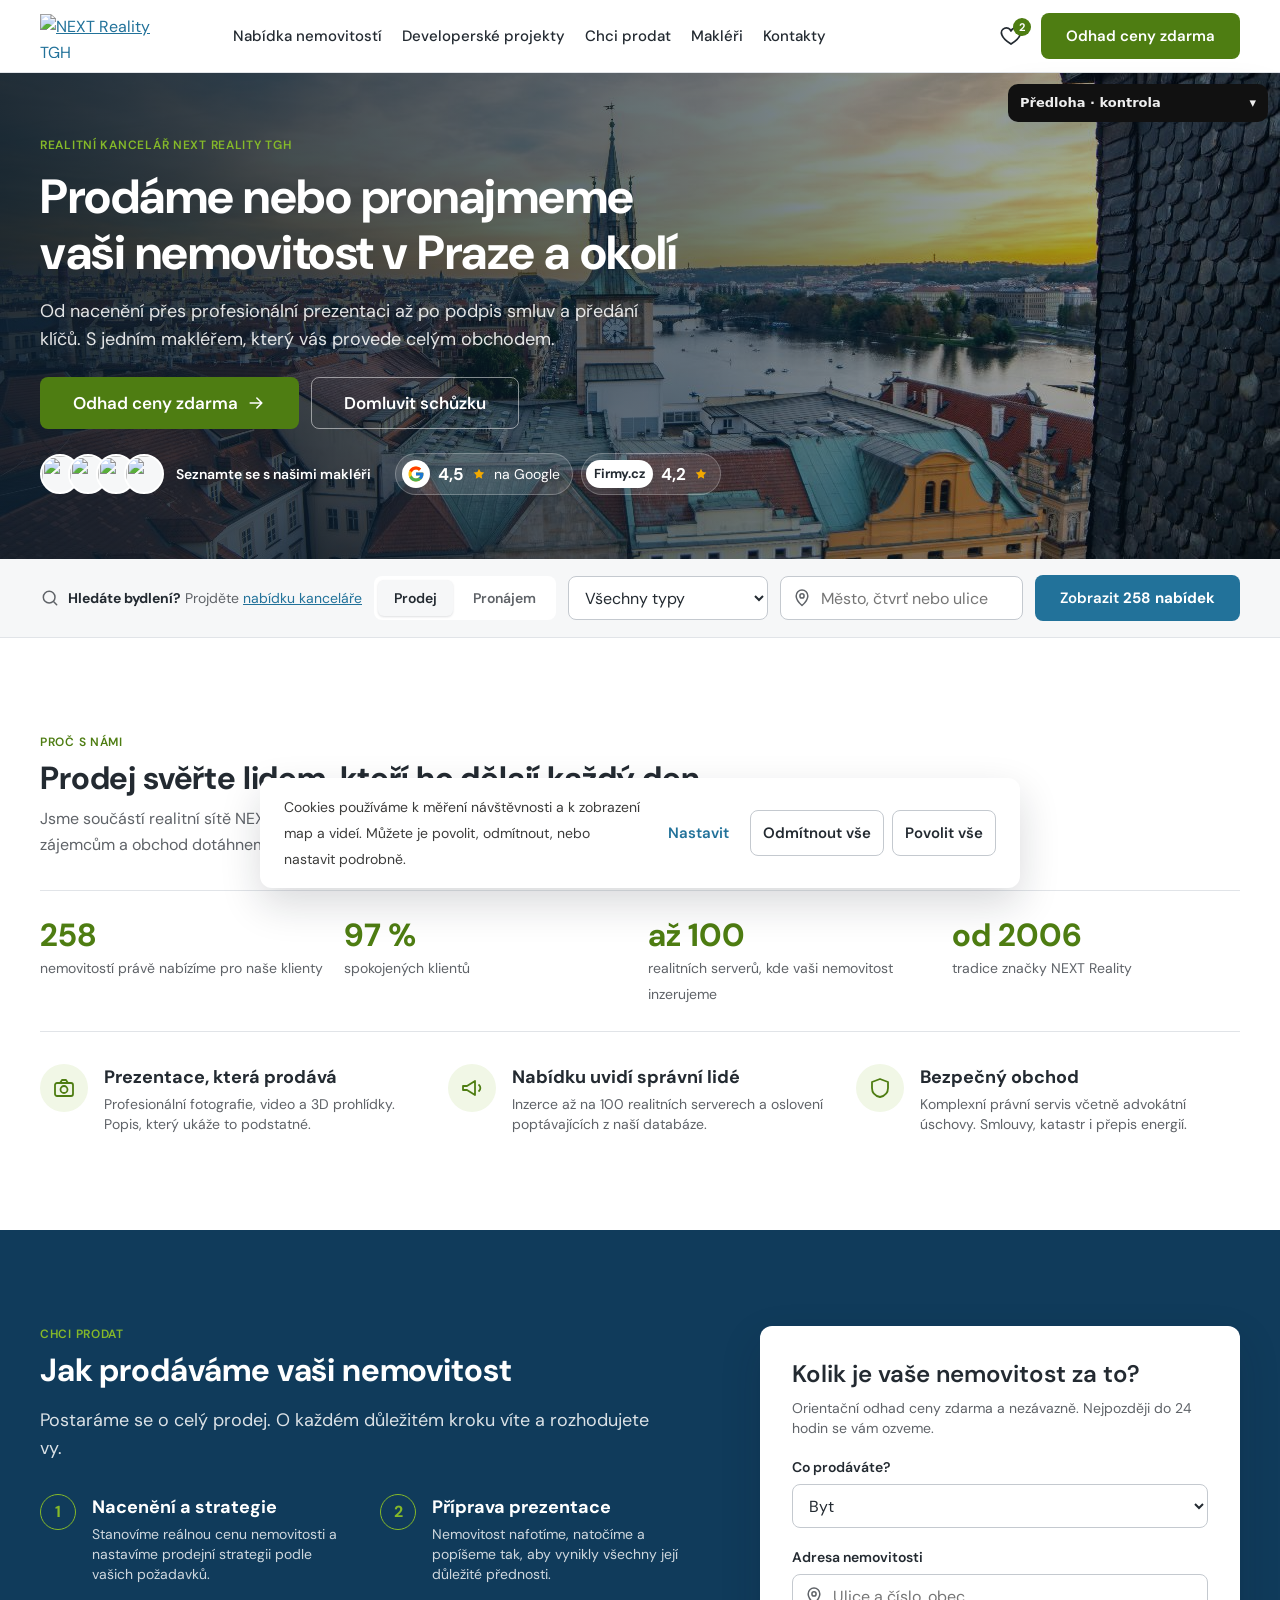
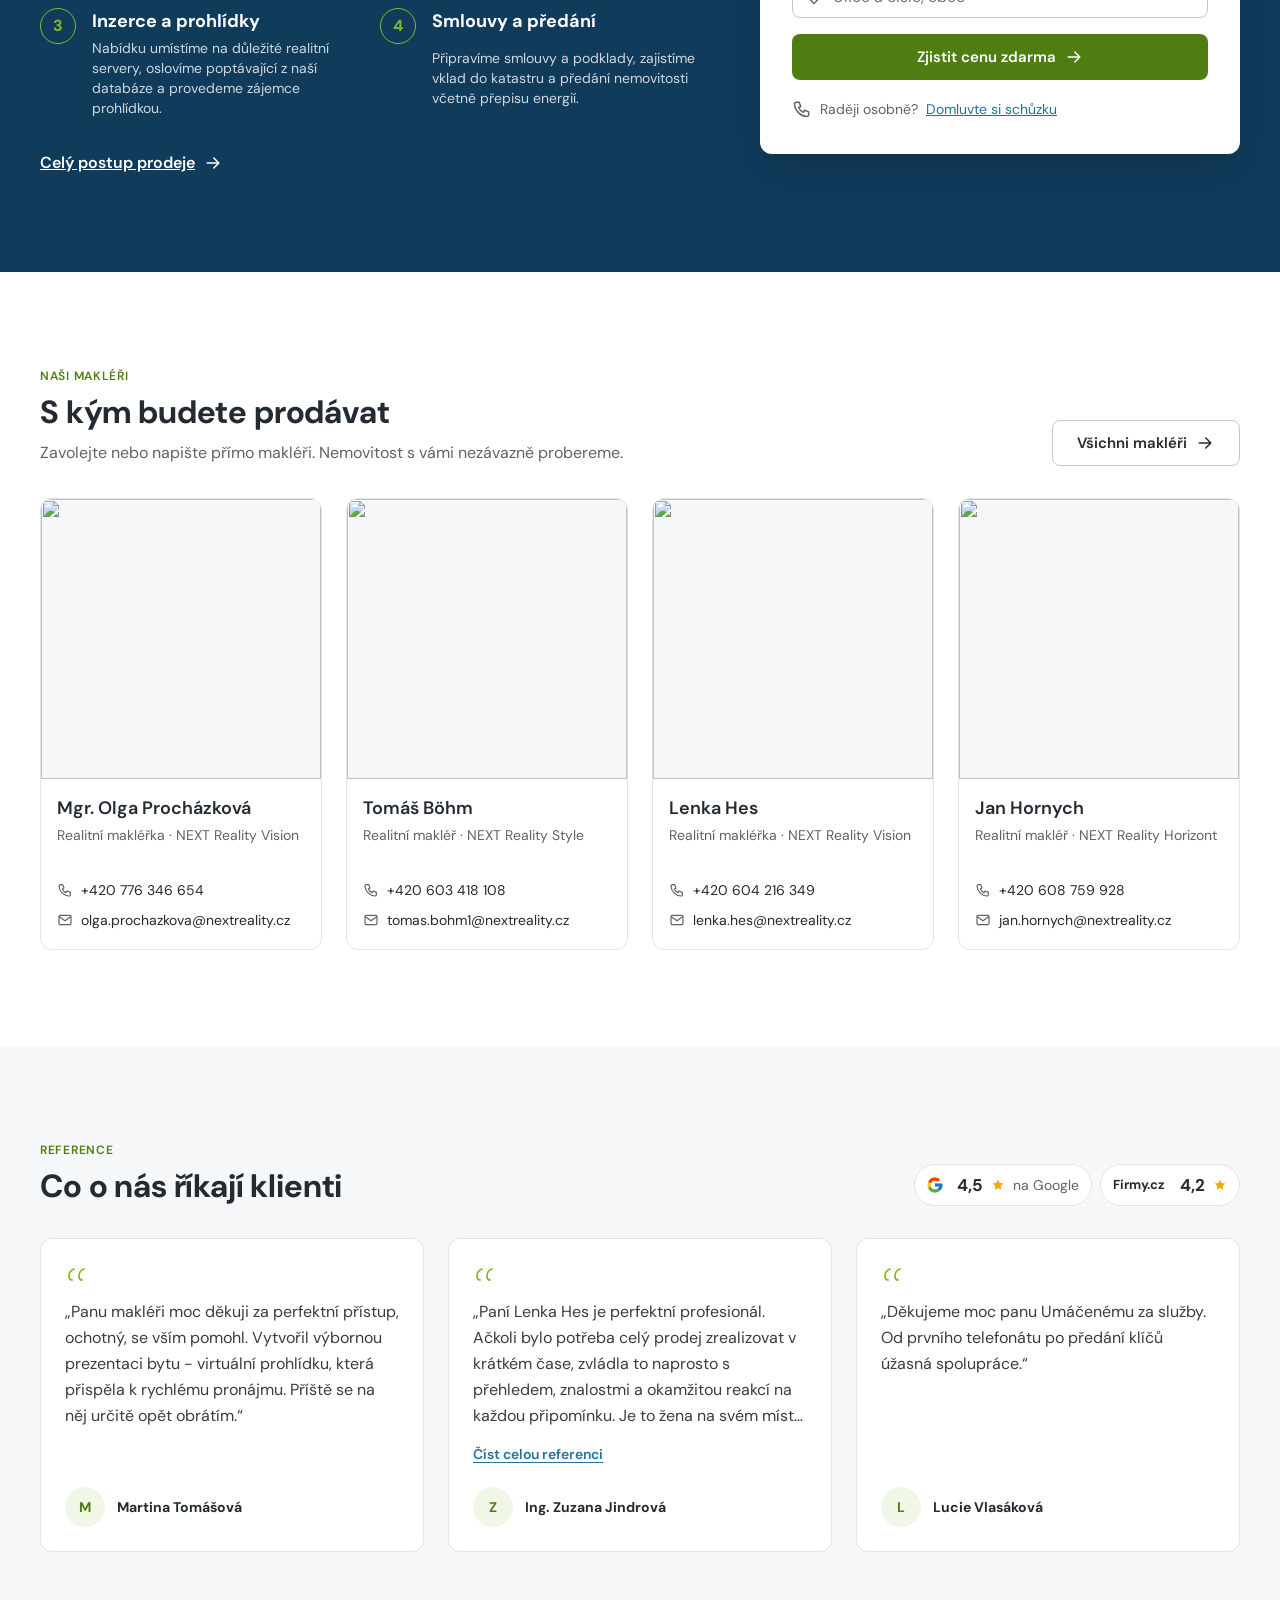
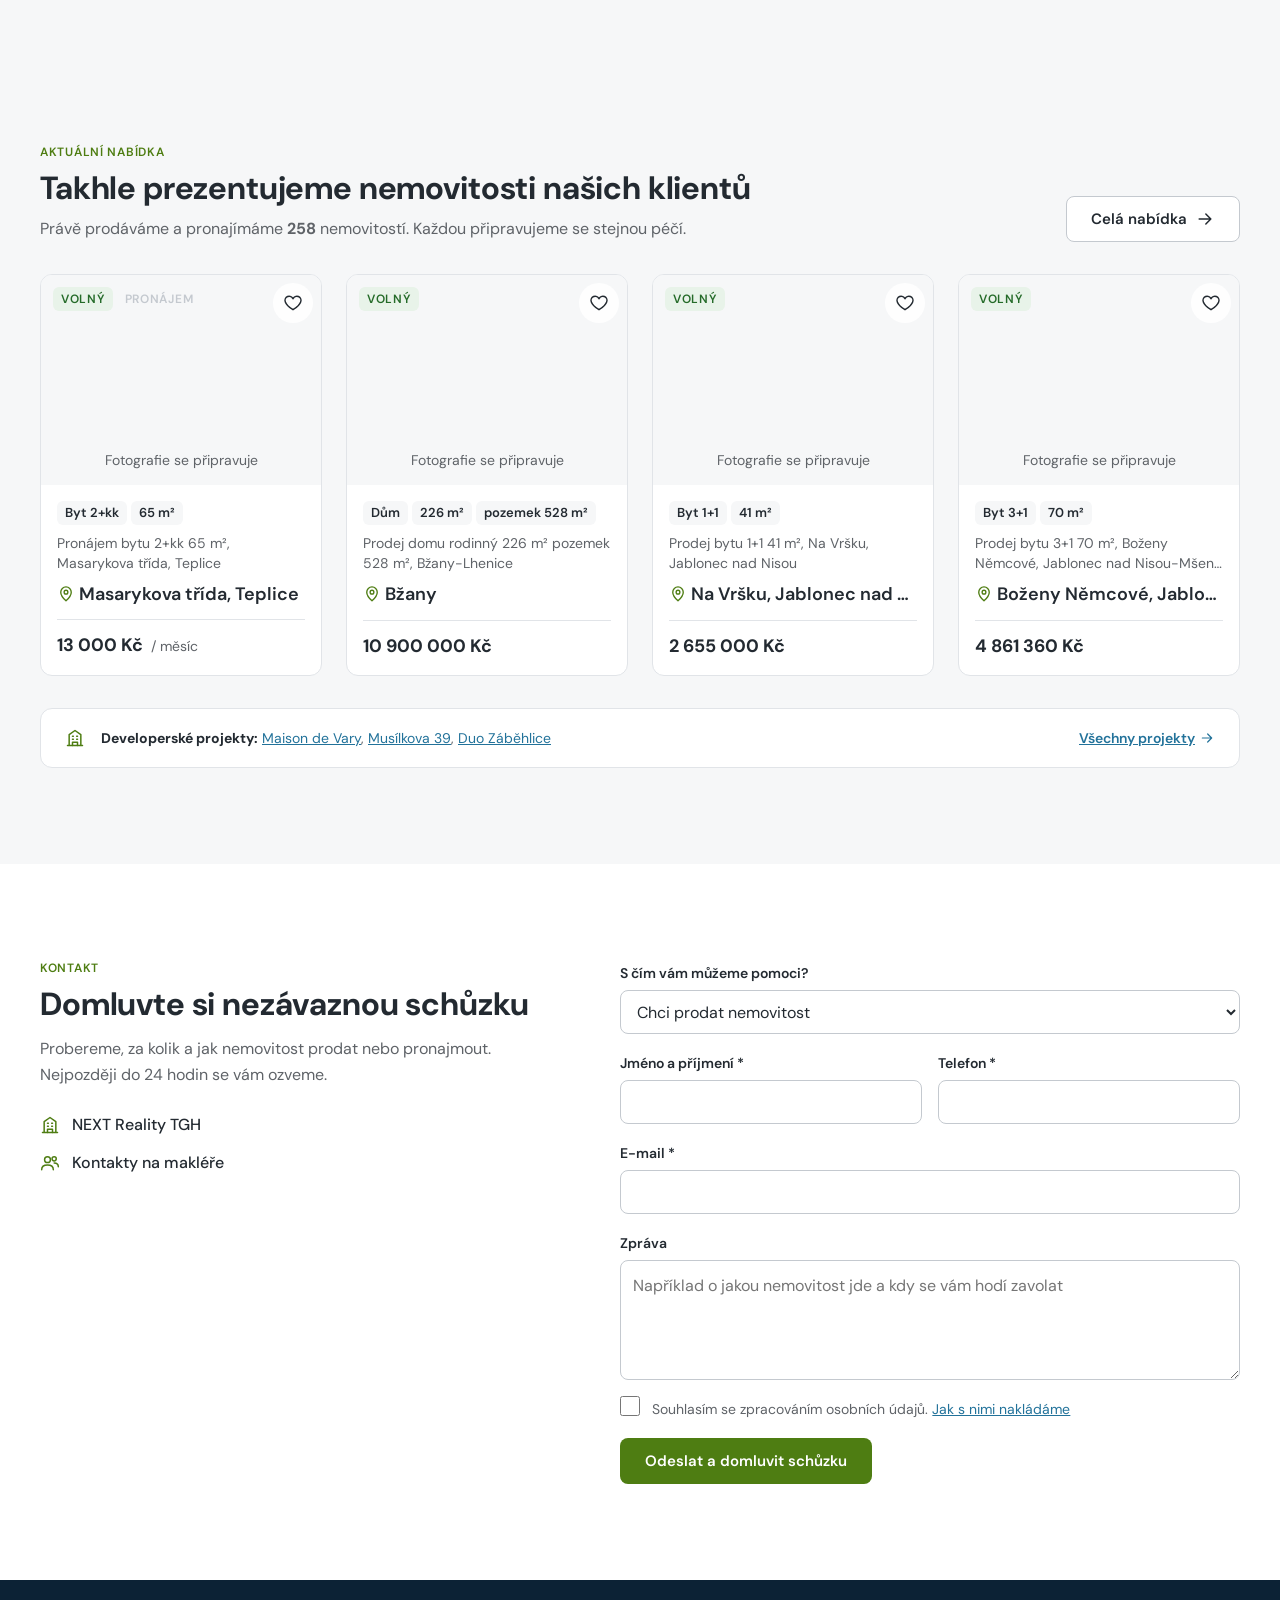
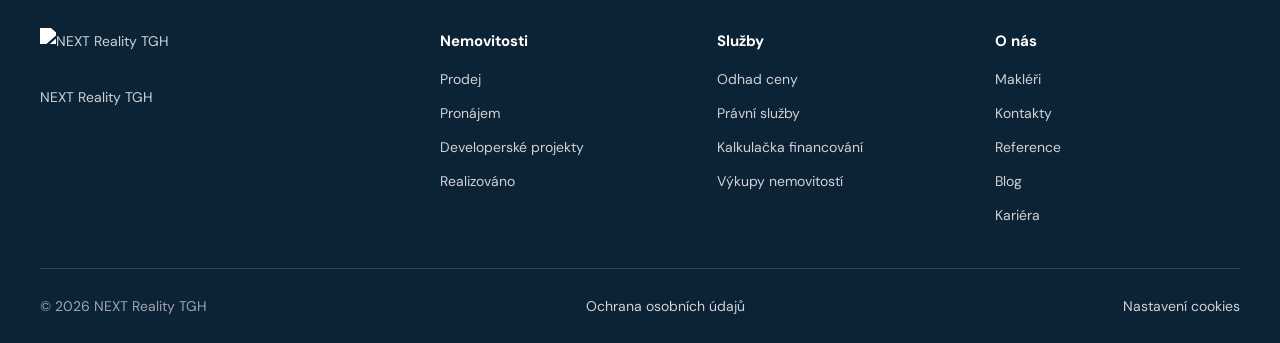
==== commit 33ca8676: "Pripominky klienta 10/2026: web kancelare = naber zakazek (homepage), reference 3 najednou se jmenem" ====
--- a/site/index.html
+++ b/site/index.html
@@ -3,120 +3,104 @@
 <head>
 <meta charset="utf-8">
 <meta name="viewport" content="width=device-width, initial-scale=1">
-<title>Reality a nemovitosti v Praze a okolí | NEXT Reality TGH</title>
+<title>Prodej a pronájem nemovitostí v Praze a okolí | NEXT Reality TGH</title>
 <link rel="preconnect" href="https://fonts.googleapis.com">
 <link rel="preconnect" href="https://fonts.gstatic.com" crossorigin>
 <link href="https://fonts.googleapis.com/css2?family=DM+Sans:opsz,wght@9..40,400;9..40,500;9..40,600;9..40,700&display=swap" rel="stylesheet">
 <link rel="stylesheet" href="tokens.css">
 <link rel="stylesheet" href="components.css">
+<link rel="stylesheet" href="home.css">
 </head>
 <body data-page="home">
 
 <div id="site-header"></div>
 
 <main>
-  <!-- HERO: nabídka dřív než sebeprezentace – vyhledávání je součástí hero -->
-  <section class="hero">
+  <!-- HERO: web kanceláře = náběr zakázek. Mluví k majitelům, představí kancelář; hledání je až sekundární lišta pod hero -->
+  <section class="hero hp-hero">
     <div class="hero__media"><img data-bind="hero" alt="" fetchpriority="high"></div>
-    <div class="container hero__in">
-      <div>
-        <h1 class="t-hero">Najděte svůj domov <span data-bind="region"></span></h1>
-        <p class="hero__lead t-lead"><b data-bind="total"></b> nemovitostí v aktuální nabídce. Byty, domy, pozemky i komerční prostory.</p>
-      </div>
-
-      <form class="search" id="search" role="search">
-        <div class="search__row">
-          <div class="field">
-            <span class="field__label" id="lbl-deal">Typ nabídky</span>
-            <div class="seg" role="group" aria-labelledby="lbl-deal">
-              <button type="button" aria-pressed="true" data-deal="prodej">Prodej</button>
-              <button type="button" aria-pressed="false" data-deal="pronajem">Pronájem</button>
-            </div>
+    <div class="container hero__in hp-hero__in">
+      <div class="hp-hero__copy">
+        <span class="t-label hp-hero__eyebrow">Realitní kancelář <span data-bind="name"></span></span>
+        <h1 class="t-hero">Prodáme nebo pronajmeme vaši nemovitost <span data-bind="region"></span></h1>
+        <p class="hero__lead t-lead">Od nacenění přes profesionální prezentaci až po podpis smluv a předání klíčů. S jedním makléřem, který vás provede celým obchodem.</p>
+        <div class="hp-hero__cta">
+          <a class="btn btn--primary hp-btn-lg" id="hero-cta" data-href="prodat.html#odhad">Odhad ceny zdarma <svg class="icon"><use href="#i-arrow"/></svg></a>
+          <a class="btn btn--secondary btn--on-dark hp-btn-lg" href="#kontakt">Domluvit schůzku</a>
+        </div>
+        <div class="hp-hero__trust">
+          <a class="hp-faces" id="hero-faces" data-href="makleri.html"></a>
+          <div class="hp-hero__badges" id="hero-ratings"></div>
+        </div>
+      </div>
+    </div>
+  </section>
+
+  <!-- Sekundární vstup pro kupující – štíhlá lišta, plnohodnotné hledání je ve výpisu -->
+  <section class="hp-find" aria-label="Hledání v nabídce">
+    <div class="container">
+      <form class="hp-find__form" id="search" role="search">
+        <p class="hp-find__label"><svg class="icon"><use href="#i-search"/></svg><span><b>Hledáte bydlení?</b> Projděte <a data-all href="vypis.html">nabídku kanceláře</a></span></p>
+        <div class="seg" role="group" aria-label="Typ nabídky">
+          <button type="button" aria-pressed="true" data-deal="prodej">Prodej</button>
+          <button type="button" aria-pressed="false" data-deal="pronajem">Pronájem</button>
+        </div>
+        <div class="field">
+          <label class="sr-only" for="f-type">Typ nemovitosti</label>
+          <select class="select" id="f-type">
+            <option value="">Všechny typy</option>
+            <option value="byt">Byty</option>
+            <option value="dum">Domy</option>
+            <option value="komercni">Komerční</option>
+            <option value="pozemek">Pozemky</option>
+            <option value="ostatni">Ostatní</option>
+          </select>
+        </div>
+        <div class="field suggest" id="suggest">
+          <label class="sr-only" for="f-loc">Lokalita</label>
+          <div class="input-icon">
+            <svg class="icon"><use href="#i-pin"/></svg>
+            <input class="input" id="f-loc" placeholder="Město, čtvrť nebo ulice" autocomplete="off" role="combobox" aria-expanded="false" aria-controls="suggest-list">
           </div>
-          <div class="field">
-            <label for="f-type">Typ nemovitosti</label>
-            <select class="select" id="f-type">
-              <option value="">Vše</option>
-              <option value="byt">Byty</option>
-              <option value="dum">Domy</option>
-              <option value="komercni">Komerční</option>
-              <option value="pozemek">Pozemky</option>
-              <option value="ostatni">Ostatní</option>
-            </select>
-          </div>
-          <div class="field suggest" id="suggest">
-            <label for="f-loc">Lokalita</label>
-            <div class="input-icon">
-              <svg class="icon"><use href="#i-pin"/></svg>
-              <input class="input" id="f-loc" placeholder="Město, čtvrť, ulice nebo projekt" autocomplete="off" role="combobox" aria-expanded="false" aria-controls="suggest-list">
-            </div>
-            <ul class="suggest__list" id="suggest-list" role="listbox"></ul>
-          </div>
-        </div>
-        <div class="search__foot">
-          <div class="field" id="disp-field">
-            <span class="field__label" id="lbl-disp">Dispozice</span>
-            <div class="chips" role="group" aria-labelledby="lbl-disp">
-              <button type="button" class="chip" aria-pressed="false">1+kk</button>
-              <button type="button" class="chip" aria-pressed="false">1+1</button>
-              <button type="button" class="chip" aria-pressed="false">2+kk</button>
-              <button type="button" class="chip" aria-pressed="false">2+1</button>
-              <button type="button" class="chip" aria-pressed="false">3+kk</button>
-              <button type="button" class="chip" aria-pressed="false">3+1</button>
-              <button type="button" class="chip" aria-pressed="false">4+ a větší</button>
-            </div>
-          </div>
-          <button class="btn btn--primary" id="search-btn" type="submit"><svg class="icon"><use href="#i-search"/></svg><span>Zobrazit <b id="live-count"></b></span></button>
-        </div>
+          <ul class="suggest__list" id="suggest-list" role="listbox"></ul>
+        </div>
+        <button class="btn btn--alt" id="search-btn" type="submit"><span>Zobrazit <b id="live-count"></b></span></button>
       </form>
-
-      <p class="hero__seller">Chcete prodat? <a data-href="prodat.html#odhad">Zjistěte cenu své nemovitosti online →</a></p>
-    </div>
-  </section>
-
-  <!-- NABÍDKA -->
-  <section class="section" id="nabidka">
-    <div class="container">
-      <nav class="cats" aria-label="Kategorie" id="cats"></nav>
-      <div class="section-head">
-        <div>
-          <span class="t-label eyebrow">Aktuální nabídka</span>
-          <h2 class="t-h2">Nejnovější nemovitosti</h2>
-        </div>
-        <a class="btn btn--secondary" data-all href="vypis.html">Zobrazit všech <span data-bind="total"></span> nabídek <svg class="icon"><use href="#i-arrow"/></svg></a>
-      </div>
-      <div class="grid-cards" id="cards"></div>
-
-      <div class="watchdog">
-        <span class="watchdog__ico"><svg class="icon icon--lg"><use href="#i-bell"/></svg></span>
-        <div>
-          <h3 class="t-h3" style="font-size:var(--fs-card);line-height:var(--lh-card)">Hlídací pes nových nabídek</h3>
-          <p>Pošleme vám e-mail, jakmile se objeví nemovitost podle vašeho hledání.</p>
-        </div>
-        <form onsubmit="event.preventDefault()">
-          <label class="sr-only" for="wd-mail">E-mail</label>
-          <input class="input" id="wd-mail" type="email" placeholder="váš@e-mail.cz">
-          <button class="btn btn--alt">Hlídat nabídky</button>
-        </form>
-      </div>
-    </div>
-  </section>
-
-  <!-- CHCI PRODAT – hlavní CTA pro prodávající -->
+    </div>
+  </section>
+
+  <!-- PROČ S NÁMI – čísla jen z reálných dat kanceláře -->
+  <section class="section" id="proc">
+    <div class="container">
+      <div class="section-head">
+        <div>
+          <span class="t-label eyebrow">Proč s námi</span>
+          <h2 class="t-h2">Prodej svěřte lidem, kteří ho dělají každý den</h2>
+          <p>Jsme součástí realitní sítě NEXT Reality. Vaši nemovitost připravíme, nabídneme správným zájemcům a obchod dotáhneme až do konce.</p>
+        </div>
+      </div>
+      <div class="hp-stats" id="stats"></div>
+      <ul class="hp-values">
+        <li><span class="hp-values__ico"><svg class="icon icon--lg"><use href="#i-camera"/></svg></span><div><h3>Prezentace, která prodává</h3><p>Profesionální fotografie, video a 3D prohlídky. Popis, který ukáže to podstatné.</p></div></li>
+        <li><span class="hp-values__ico"><svg class="icon icon--lg"><use href="#i-megaphone"/></svg></span><div><h3>Nabídku uvidí správní lidé</h3><p>Inzerce až na 100 realitních serverech a oslovení poptávajících z naší databáze.</p></div></li>
+        <li><span class="hp-values__ico"><svg class="icon icon--lg"><use href="#i-shield"/></svg></span><div><h3>Bezpečný obchod</h3><p>Komplexní právní servis včetně advokátní úschovy. Smlouvy, katastr i přepis energií.</p></div></li>
+      </ul>
+    </div>
+  </section>
+
+  <!-- CHCI PRODAT – jak prodáváme + krátký vstup do průvodce odhadem -->
   <section class="section section--dark" id="prodat">
-    <div class="container sell">
+    <div class="container sell hp-sell">
       <div>
         <span class="t-label eyebrow">Chci prodat</span>
-        <h2 class="t-h2">Kolik je vaše nemovitost dnes skutečně&nbsp;za&nbsp;to?</h2>
-        <p class="t-lead" style="margin-top:var(--s-4);color:rgba(255,255,255,.85);max-width:52ch">Zadejte adresu a získejte orientační odhad ceny. Zdarma a nezávazně.</p>
-        <ul class="sell__list">
-          <li><svg class="icon"><use href="#i-check"/></svg><span>Inzerce nemovitostí až na 100 serverech</span></li>
-          <li><svg class="icon"><use href="#i-check"/></svg><span>Komplexní právní servis včetně advokátní úschovy</span></li>
-          <li><svg class="icon"><use href="#i-check"/></svg><span>Profesionální fotografie, video a 3D prohlídky</span></li>
-        </ul>
+        <h2 class="t-h2">Jak prodáváme vaši nemovitost</h2>
+        <p class="t-lead hp-sell__lead">Postaráme se o celý prodej. O každém důležitém kroku víte a rozhodujete vy.</p>
+        <ol class="hp-steps" id="steps"></ol>
+        <a class="hp-sell__more" data-href="prodat.html">Celý postup prodeje <svg class="icon"><use href="#i-arrow"/></svg></a>
       </div>
       <form class="estimate" id="estimate">
-        <h3 class="t-h3">Online odhad ceny</h3>
+        <h3 class="t-h3">Kolik je vaše nemovitost za&nbsp;to?</h3>
+        <p class="hp-estimate__lead">Orientační odhad ceny zdarma a nezávazně. Nejpozději do 24 hodin se vám ozveme.</p>
         <div class="field">
           <label for="e-type">Co prodáváte?</label>
           <select class="select" id="e-type"><option>Byt</option><option>Dům</option><option>Pozemek</option><option>Komerční prostor</option></select>
@@ -126,18 +110,19 @@
           <div class="input-icon"><svg class="icon"><use href="#i-pin"/></svg><input class="input" id="e-addr" placeholder="Ulice a číslo, obec"></div>
         </div>
         <button class="btn btn--primary btn--block">Zjistit cenu zdarma <svg class="icon"><use href="#i-arrow"/></svg></button>
-        <p class="estimate__note"><svg class="icon"><use href="#i-phone"/></svg> Raději osobně? <a href="#kontakt">Ozvěte se nám</a></p>
+        <p class="estimate__note"><svg class="icon"><use href="#i-phone"/></svg> Raději osobně? <a href="#kontakt">Domluvte si schůzku</a></p>
       </form>
     </div>
   </section>
 
-  <!-- MAKLÉŘI -->
+  <!-- MAKLÉŘI – tváře kanceláře s přímým kontaktem -->
   <section class="section" id="makleri">
     <div class="container">
       <div class="section-head">
         <div>
-          <span class="t-label eyebrow">Makléři</span>
-          <h2 class="t-h2">Kdo se postará o váš obchod</h2>
+          <span class="t-label eyebrow">Naši makléři</span>
+          <h2 class="t-h2">S kým budete prodávat</h2>
+          <p>Zavolejte nebo napište přímo makléři. Nemovitost s vámi nezávazně probereme.</p>
         </div>
         <a class="btn btn--secondary" data-href="makleri.html">Všichni makléři <svg class="icon"><use href="#i-arrow"/></svg></a>
       </div>
@@ -145,7 +130,7 @@
     </div>
   </section>
 
-  <!-- REFERENCE -->
+  <!-- REFERENCE – tři vedle sebe, jméno · město, dlouhý text se rozbalí na místě -->
   <section class="section section--tint" id="reference">
     <div class="container">
       <div class="section-head">
@@ -153,58 +138,65 @@
           <span class="t-label eyebrow">Reference</span>
           <h2 class="t-h2">Co o nás říkají klienti</h2>
         </div>
-        <div class="ratings" id="ratings"></div>
-      </div>
-      <div class="grid-refs" id="refs"></div>
-    </div>
-  </section>
-
-  <!-- DEVELOPERSKÉ PROJEKTY -->
-  <section class="section" id="projekty">
-    <div class="container">
-      <div class="section-head">
-        <div>
-          <span class="t-label eyebrow">Developerské projekty</span>
-          <h2 class="t-h2">Nové bydlení a investice</h2>
-        </div>
-        <a class="btn btn--secondary" data-href="projekty.html">Všechny projekty <svg class="icon"><use href="#i-arrow"/></svg></a>
-      </div>
-      <div class="grid-projects" id="projects"></div>
-    </div>
-  </section>
-
-  <!-- REALIZOVÁNO -->
-  <section class="section section--dark" id="realizovano" style="padding-block:var(--s-12)">
-    <div class="container" style="display:grid;gap:var(--s-8)">
-      <div class="section-head" style="margin:0">
+        <div class="hp-ratings" id="ratings"></div>
+      </div>
+      <div class="grid-refs hp-refs" id="refs"></div>
+    </div>
+  </section>
+
+  <!-- REALIZOVÁNO – důkaz práce; bez dat z CRM se sekce nezobrazí -->
+  <section class="section" id="realizovano">
+    <div class="container">
+      <div class="section-head">
         <div>
           <span class="t-label eyebrow">Realizováno</span>
-          <h2 class="t-h2">Nemovitosti, které jsme už prodali</h2>
-        </div>
-        <a class="btn btn--secondary btn--on-dark" data-href="vypis.html" data-q="&status=sold">Prohlédnout realizace <svg class="icon"><use href="#i-arrow"/></svg></a>
-      </div>
-      <div class="sold-strip" id="stats"></div>
-    </div>
-  </section>
-
-  <!-- KONTAKT -->
+          <h2 class="t-h2">Nemovitosti, které jsme pro klienty už prodali</h2>
+          <p id="sold-lead"></p>
+        </div>
+        <a class="btn btn--secondary" data-href="vypis.html" data-q="&status=sold">Všechny realizace <svg class="icon"><use href="#i-arrow"/></svg></a>
+      </div>
+      <div class="grid-cards" id="sold"></div>
+    </div>
+  </section>
+
+  <!-- AKTUÁLNÍ NABÍDKA – ukázka, jak prezentujeme nemovitosti klientů (ne inzertní portál) -->
+  <section class="section section--tint" id="nabidka">
+    <div class="container">
+      <div class="section-head">
+        <div>
+          <span class="t-label eyebrow">Aktuální nabídka</span>
+          <h2 class="t-h2">Takhle prezentujeme nemovitosti našich klientů</h2>
+          <p>Právě prodáváme a pronajímáme <b data-bind="total"></b> nemovitostí. Každou připravujeme se stejnou péčí.</p>
+        </div>
+        <a class="btn btn--secondary" data-all href="vypis.html">Celá nabídka <svg class="icon"><use href="#i-arrow"/></svg></a>
+      </div>
+      <div class="grid-cards" id="cards"></div>
+      <p class="hp-projects" id="projects"></p>
+    </div>
+  </section>
+
+  <!-- KONTAKT – schůzka s makléřem -->
   <section class="section" id="kontakt">
     <div class="container contact">
       <div>
         <span class="t-label eyebrow">Kontakt</span>
-        <h2 class="t-h2">Jsme tu pro vás</h2>
-        <p style="margin-top:var(--s-3);color:var(--text-muted)">Osobně s vámi projdeme každý detail. Nejpozději do 24 hodin se ozveme nazpátek.</p>
+        <h2 class="t-h2">Domluvte si nezávaznou schůzku</h2>
+        <p class="hp-contact__lead">Probereme, za kolik a jak nemovitost prodat nebo pronajmout. Nejpozději do 24 hodin se vám ozveme.</p>
         <div class="contact__card" id="office-contact"></div>
       </div>
       <form class="form" onsubmit="event.preventDefault()">
+        <div class="field">
+          <label for="c-topic">S čím vám můžeme pomoci?</label>
+          <select class="select" id="c-topic"><option>Chci prodat nemovitost</option><option>Chci pronajmout nemovitost</option><option>Odhad ceny nemovitosti</option><option>Hledám nemovitost</option><option>Jiný dotaz</option></select>
+        </div>
         <div class="form__2">
           <div class="field"><label for="c-name">Jméno a příjmení *</label><input class="input" id="c-name" autocomplete="name"></div>
-          <div class="field"><label for="c-tel">Telefon *</label><input class="input is-error" id="c-tel" type="tel" autocomplete="tel" value="603 41" aria-describedby="c-tel-err"><span class="field__error" id="c-tel-err">Zadejte telefon ve tvaru 603 418 108</span></div>
+          <div class="field"><label for="c-tel">Telefon *</label><input class="input" id="c-tel" type="tel" autocomplete="tel"></div>
         </div>
         <div class="field"><label for="c-mail">E-mail *</label><input class="input" id="c-mail" type="email" autocomplete="email"></div>
-        <div class="field"><label for="c-msg">Zajímá vás něco konkrétního?</label><textarea class="input" id="c-msg"></textarea></div>
+        <div class="field"><label for="c-msg">Zpráva</label><textarea class="input" id="c-msg" placeholder="Například o jakou nemovitost jde a kdy se vám hodí zavolat"></textarea></div>
         <label class="check"><input type="checkbox"> <span>Souhlasím se zpracováním osobních údajů. <a href="#">Jak s nimi nakládáme</a></span></label>
-        <div><button class="btn btn--primary">Odeslat zprávu</button></div>
+        <div><button class="btn btn--primary">Odeslat a domluvit schůzku</button></div>
       </form>
     </div>
   </section>
--- a/site/components.css
+++ b/site/components.css
@@ -275,7 +275,7 @@
 .form { display: grid; gap: var(--s-4); }
 .form__2 { display: grid; gap: var(--s-4); }
 @media (min-width: 768px) { .form__2 { grid-template-columns: 1fr 1fr; } }
-textarea.input { height: auto; min-height: 120px; padding-block: var(--s-3); resize: vertical; line-height: var(--lh-body); }
+textarea.input { font: inherit; height: auto; min-height: 120px; padding-block: var(--s-3); resize: vertical; line-height: var(--lh-body); }
 .check { display: flex; gap: var(--s-3); align-items: start; font-size: var(--fs-small); color: var(--text-muted); }
 .check input { width: 20px; height: 20px; margin: 0; flex: none; accent-color: var(--accent); }
 
@@ -321,6 +321,10 @@
 .review__btn:hover { background: #333; }
 .review__btn--main { background: #7bd88f; color: #111; }
 .review__btn--main:hover { background: #95e3a6; }
+.review__ver { display: grid; grid-template-columns: 1fr 1fr; gap: 2px; padding: 2px; background: #222; border-radius: 8px; }
+.review__vbtn { display: block; padding: 7px 6px; border-radius: 6px; text-align: center; color: #ccc; text-decoration: none; font-weight: 600; }
+.review__vbtn:hover { color: #fff; background: #333; }
+.review__vbtn.is-on { background: #eee; color: #111; }
 
 @media (min-width: 1440px) { .nav__opt { display: inline; } }
 
@@ -384,3 +388,15 @@
 .pcard.is-hover { box-shadow: var(--sh-2); transform: translateY(-2px); }
 .pcard.is-focus { box-shadow: 0 0 0 3px var(--focus); }
 .input.is-success { border-color: var(--st-free); }
+
+/* --- Mobilní menu (globální – hlavička je na každé stránce, i na homepage bez pages.css) --- */
+.drawer { position: fixed; inset: 0; z-index: 80; background: rgba(12,34,53,.5); }
+.drawer[hidden] { display: none; }
+.drawer__panel { position: absolute; top: 0; right: 0; bottom: 0; width: min(360px, 88vw); background: var(--surface); padding: var(--s-4); display: flex; flex-direction: column; gap: var(--s-6); box-shadow: var(--sh-3); }
+.drawer__head { display: flex; justify-content: space-between; align-items: center; }
+.drawer__head img { height: 36px; width: auto; }
+.drawer__nav { display: grid; }
+.drawer__nav a { padding: var(--s-3) var(--s-2); font-size: var(--fs-card); font-weight: 600; color: var(--ink); text-decoration: none; border-bottom: 1px solid var(--line); }
+
+/* --- Mapy (Leaflet): vnitřní vrstvy mají z-index 400–1000 → bez vlastního kontextu přejedou přes lepicí hlavičku a filtry --- */
+.leaflet-container { isolation: isolate; z-index: 0; }
--- a/site/home.css
+++ b/site/home.css
@@ -0,0 +1,117 @@
+/* ==========================================================================
+   Homepage kanceláře – náběr zakázek (standardní verze).
+   Doplňuje components.css, hodnoty výhradně z tokens.css. Jen pro index.html.
+   ========================================================================== */
+
+/* --- Hero: kancelář + odhad ceny ------------------------------------------ */
+.hp-hero__in { padding-block: var(--s-10) var(--s-10); }
+.hp-hero__copy { display: grid; gap: var(--s-4); justify-items: start; }
+.hp-hero__eyebrow { color: var(--accent-deco); }
+.hp-hero .t-hero { max-width: 22ch; }
+.hp-hero .hero__lead { margin-top: 0; max-width: 52ch; }
+.hp-hero__cta { display: flex; flex-wrap: wrap; gap: var(--s-3); margin-top: var(--s-2); }
+.hp-btn-lg { min-height: 52px; padding-inline: var(--s-8); font-size: 17px; }
+.hp-hero__trust { display: flex; flex-wrap: wrap; align-items: center; gap: var(--s-4) var(--s-6); margin-top: var(--s-2); }
+.hp-faces { display: inline-flex; align-items: center; gap: var(--s-3); color: #fff; font-weight: 600; font-size: var(--fs-small); text-decoration: none; }
+.hp-faces:hover span:last-child { text-decoration: underline; }
+.hp-faces__img { display: inline-flex; }
+.hp-faces__img img { width: 40px; height: 40px; border-radius: 50%; object-fit: cover; object-position: top; border: 2px solid #fff; background: var(--surface-2); }
+.hp-faces__img img + img { margin-left: -12px; }
+.hp-hero__badges { display: flex; flex-wrap: wrap; gap: var(--s-2); }
+.hp-hero .hp-rate { background: rgba(255,255,255,.12); border: 1px solid rgba(255,255,255,.25); color: #fff; }
+.hp-hero .hp-rate b, .hp-hero .hp-rate small { color: #fff; }
+@media (min-width: 768px) { .hp-hero__in { padding-block: var(--s-16) var(--s-12); } }
+@media (min-width: 1280px) { .hp-hero__in { padding-block: var(--s-16); } }
+@media (max-width: 599px) {
+  .hp-hero__in { padding-block: var(--s-8); }
+  .hp-hero__cta { width: 100%; }
+  .hp-hero__cta .btn { flex: 1 1 100%; }
+}
+
+/* --- Odznak hodnocení se značkou zdroje -------------------------------------- */
+.hp-rate { display: inline-flex; align-items: center; gap: var(--s-2); padding: 6px var(--s-3) 6px 6px; border-radius: var(--r-pill); background: var(--surface); border: 1px solid var(--line); }
+.hp-rate b { font-size: 17px; line-height: 1; color: var(--ink); }
+.hp-rate small { font-size: var(--fs-small); color: var(--text-muted); }
+.hp-rate .stars .icon { width: 14px; height: 14px; }
+.hp-rate__mark { display: grid; place-items: center; height: 28px; min-width: 28px; border-radius: var(--r-pill); background: #fff; }
+.hp-rate__mark svg { width: 18px; height: 18px; }
+.hp-rate--text { padding-left: 4px; }
+.hp-mark-firmy { padding-inline: var(--s-2); font-size: 13px; line-height: 28px; font-weight: 700; color: var(--ink); letter-spacing: -.01em; }
+.hp-rate--plain { padding-left: var(--s-3); min-height: 42px; }
+.hp-ratings { display: flex; flex-wrap: wrap; gap: var(--s-2); }
+
+/* --- Štíhlá lišta hledání (sekundární) ------------------------------------- */
+.hp-find { background: var(--surface-2); border-bottom: 1px solid var(--line); padding-block: var(--s-4); }
+.hp-find__form { display: grid; gap: var(--s-3); align-items: center; }
+.hp-find__label { display: flex; gap: var(--s-2); align-items: center; font-size: var(--fs-small); color: var(--text-muted); }
+.hp-find__label b { color: var(--ink); }
+.hp-find__label .icon { color: var(--text-muted); }
+.hp-find .seg { background: var(--surface); }
+.hp-find .seg button[aria-pressed="true"] { background: var(--surface-2); }
+.hp-find .input, .hp-find .select { height: 44px; }
+@media (min-width: 768px) {
+  .hp-find__form { grid-template-columns: 180px 1fr auto; }
+  .hp-find__label { grid-column: 1 / -1; }
+  .hp-find .seg { display: none; } /* tablet: prodej / pronájem až ve výpisu, aby lokalita měla místo */
+}
+@media (min-width: 1024px) {
+  .hp-find__form { grid-template-columns: auto 180px 1fr auto; }
+  .hp-find .seg { display: inline-flex; }
+}
+@media (min-width: 1280px) {
+  .hp-find__form { grid-template-columns: auto auto minmax(160px, 200px) minmax(220px, 1fr) auto; }
+  .hp-find__label { grid-column: auto; }
+}
+/* mobil: jen lokalita + tlačítko; typ a prodej / pronájem jsou ve filtrech výpisu */
+@media (max-width: 767px) {
+  .hp-find .seg, .hp-find .field:not(.suggest) { display: none; }
+  .hp-find .btn { width: 100%; }
+}
+
+/* --- Proč s námi ------------------------------------------------------------ */
+.hp-stats { display: grid; grid-template-columns: repeat(2, 1fr); gap: var(--s-4); padding-block: var(--s-6); border-block: 1px solid var(--line); }
+@media (min-width: 768px) { .hp-stats { grid-template-columns: repeat(4, 1fr); } }
+.hp-stat b { display: block; font-size: var(--fs-h2); line-height: var(--lh-h2); color: var(--accent); font-weight: 700; }
+.hp-stat span { font-size: var(--fs-small); line-height: var(--lh-small); color: var(--text-muted); }
+.hp-values { list-style: none; padding: 0; margin: var(--s-8) 0 0; display: grid; gap: var(--s-6); }
+@media (min-width: 768px) { .hp-values { grid-template-columns: repeat(3, 1fr); } }
+.hp-values li { display: flex; gap: var(--s-4); align-items: start; }
+.hp-values__ico { display: grid; place-items: center; width: 48px; height: 48px; flex: none; border-radius: 50%; background: var(--accent-soft); color: var(--accent); }
+.hp-values h3 { font-size: var(--fs-card); line-height: var(--lh-card); color: var(--ink); }
+.hp-values p { margin-top: var(--s-1); font-size: var(--fs-small); line-height: var(--lh-small); color: var(--text-muted); }
+
+/* --- Jak prodáváme ------------------------------------------------------------ */
+.hp-sell { align-items: start; }
+.hp-sell__lead { margin-top: var(--s-4); color: rgba(255,255,255,.85); max-width: 52ch; }
+.hp-steps { list-style: none; padding: 0; margin: var(--s-8) 0 0; display: grid; gap: var(--s-6); counter-reset: st; }
+@media (min-width: 768px) { .hp-steps { grid-template-columns: repeat(2, 1fr); } }
+.hp-steps li { counter-increment: st; display: grid; grid-template-columns: 36px 1fr; column-gap: var(--s-4); row-gap: var(--s-1); }
+.hp-steps li::before { content: counter(st); grid-row: span 2; display: grid; place-items: center; width: 36px; height: 36px; border-radius: 50%; border: 1.5px solid var(--accent-deco); color: var(--accent-deco); font-weight: 700; }
+.hp-steps h3 { font-size: var(--fs-card); line-height: var(--lh-card); color: #fff; }
+.hp-steps p { font-size: var(--fs-small); line-height: var(--lh-small); color: rgba(255,255,255,.8); }
+.hp-sell__more { display: inline-flex; align-items: center; gap: var(--s-2); margin-top: var(--s-8); color: #fff; font-weight: 600; }
+.hp-estimate__lead { font-size: var(--fs-small); line-height: var(--lh-small); color: var(--text-muted); margin-top: calc(-1 * var(--s-2)); }
+
+/* --- Reference: 3 vedle sebe, rozbalení na místě --------------------------- */
+.hp-ref { margin: 0; gap: var(--s-3); }
+.hp-ref__q { color: var(--accent-deco); }
+.hp-ref.is-open blockquote { display: block; -webkit-line-clamp: unset; overflow: visible; }
+.hp-ref__more { justify-self: start; align-self: start; padding: 0; border: 0; background: none; color: var(--accent-2); font-weight: 600; font-size: var(--fs-small); cursor: pointer; text-decoration: underline; text-underline-offset: 3px; }
+.hp-ref__more:hover { color: var(--accent-2-hover); }
+.hp-ref figcaption { margin-top: auto; padding-top: var(--s-2); display: flex; align-items: center; gap: var(--s-3); font-size: var(--fs-small); }
+.hp-ref figcaption b { display: block; color: var(--ink); }
+.hp-ref figcaption > span > span { color: var(--text-muted); }
+.hp-ref__city { font-weight: 500; color: var(--text-muted); }
+@media (min-width: 768px) and (max-width: 1023px) { .hp-ref { padding: var(--s-4); } }
+
+/* --- Aktuální nabídka + projekty jako odkaz --------------------------------- */
+.hp-projects { display: flex; flex-wrap: wrap; align-items: center; gap: var(--s-2) var(--s-4); margin-top: var(--s-8); padding: var(--s-4) var(--s-6); border-radius: var(--r-card); background: var(--surface); border: 1px solid var(--line); font-size: var(--fs-small); color: var(--text-muted); }
+.hp-projects > .icon { color: var(--accent); }
+.hp-projects b { color: var(--ink); }
+.hp-projects > span { flex: 1 1 260px; }
+.hp-projects__all { display: inline-flex; align-items: center; gap: var(--s-1); font-weight: 600; white-space: nowrap; }
+.hp-projects__all .icon { width: 16px; height: 16px; }
+
+/* --- Kontakt ------------------------------------------------------------------- */
+#kontakt textarea { font: inherit; } /* components.css dědí font jen u button/input/select */
+.hp-contact__lead { margin-top: var(--s-3); color: var(--text-muted); max-width: 46ch; }
